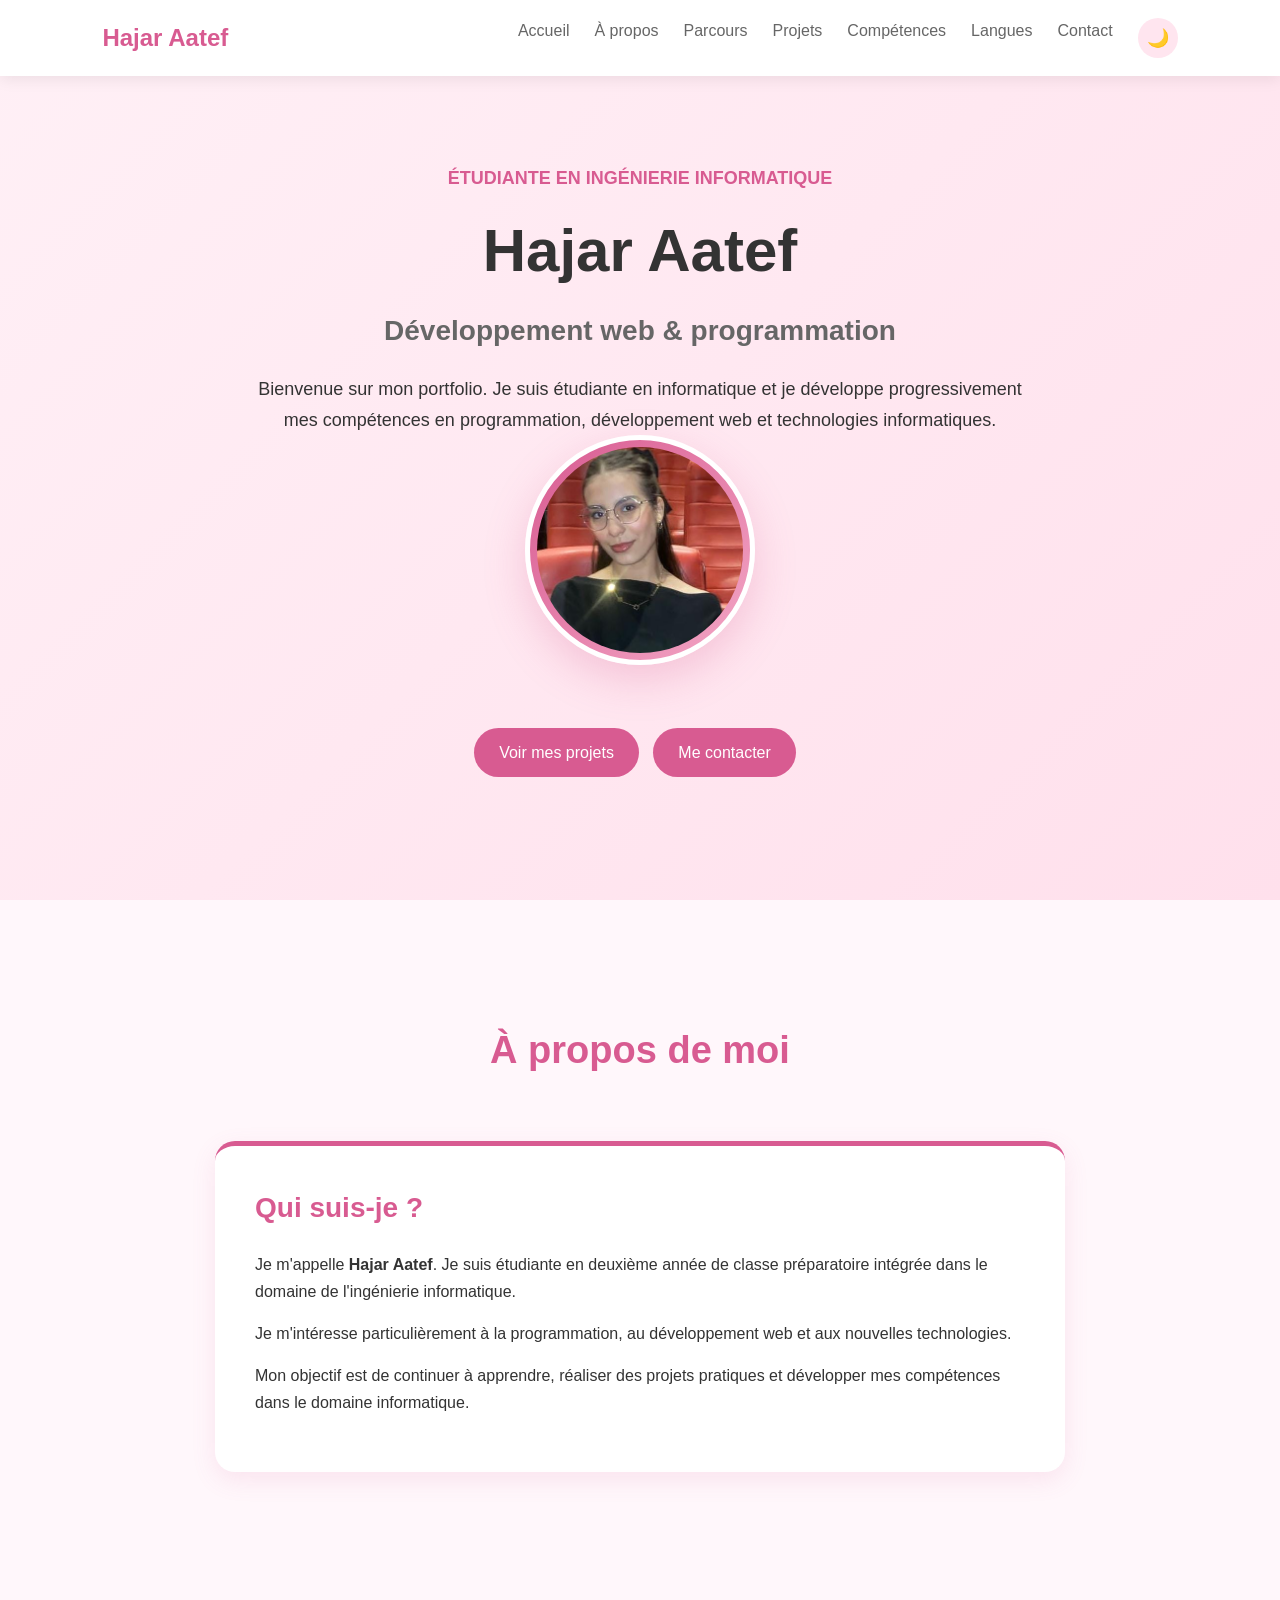
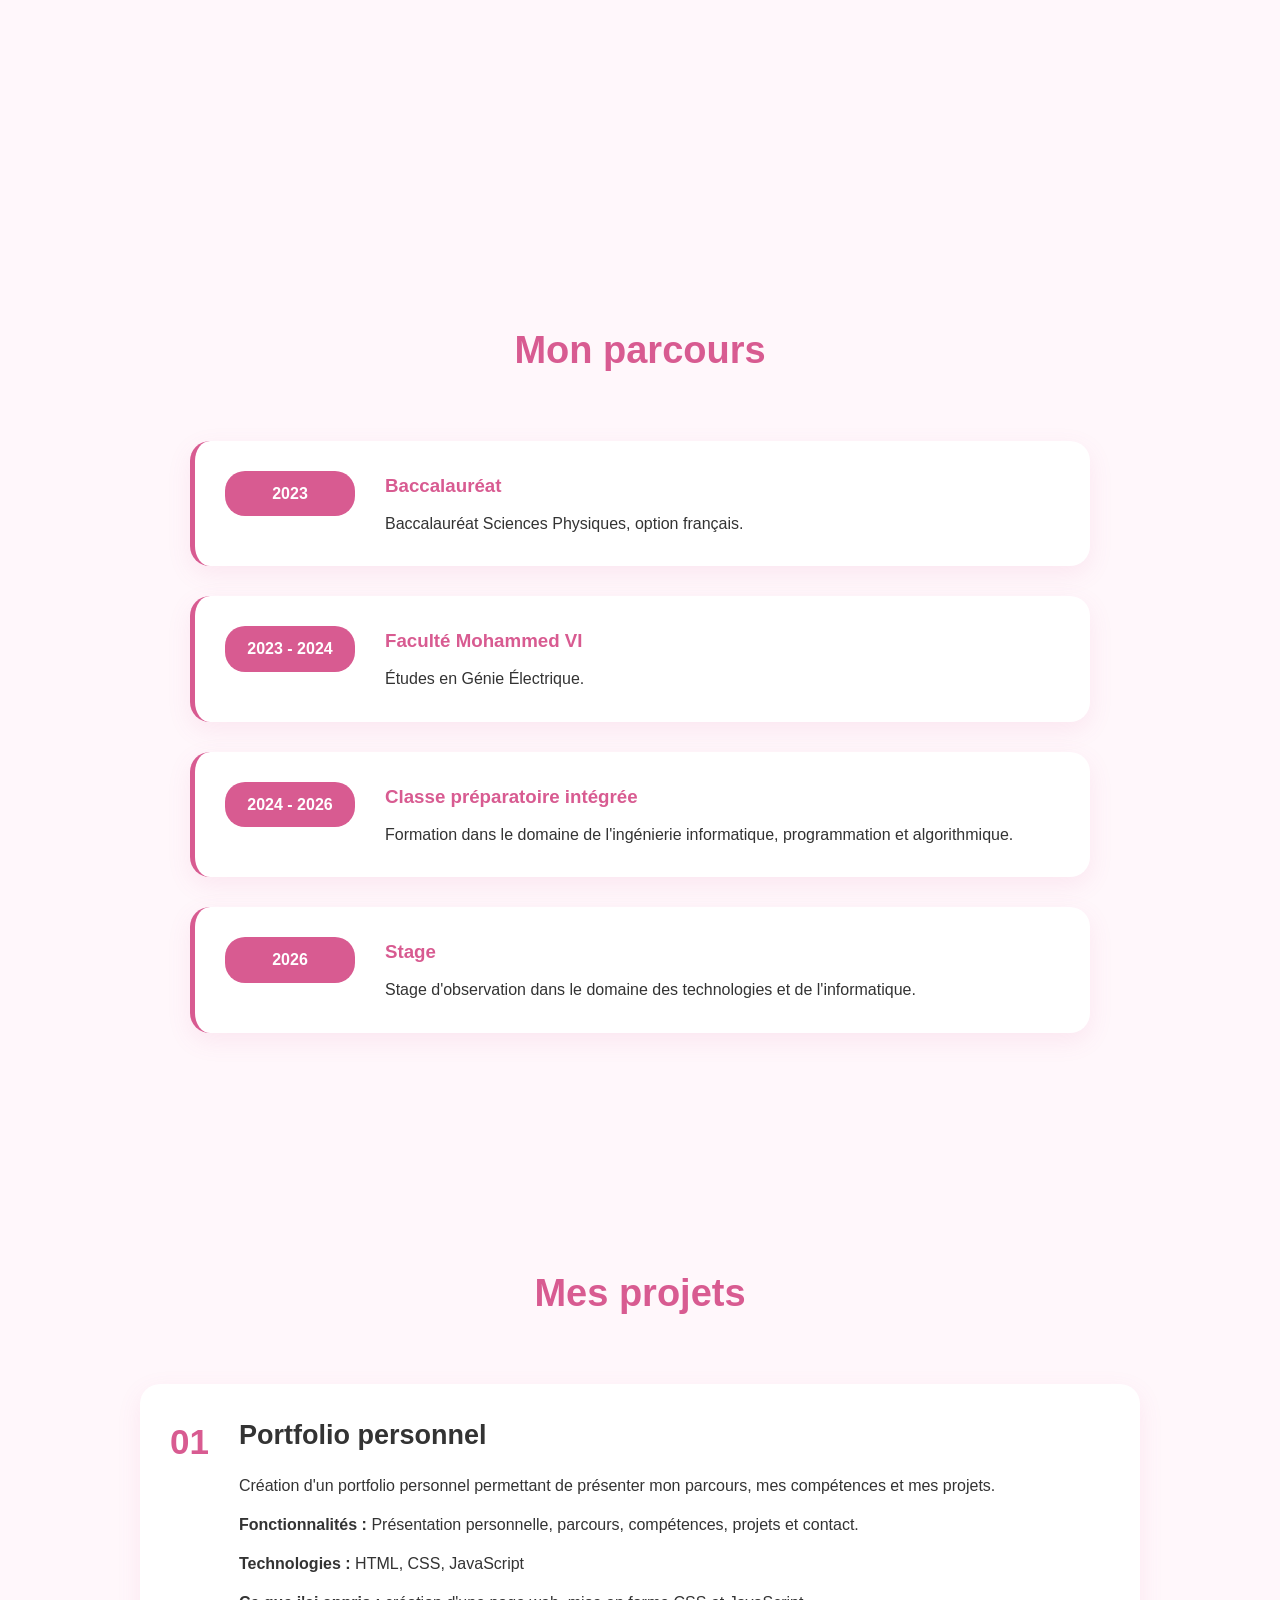
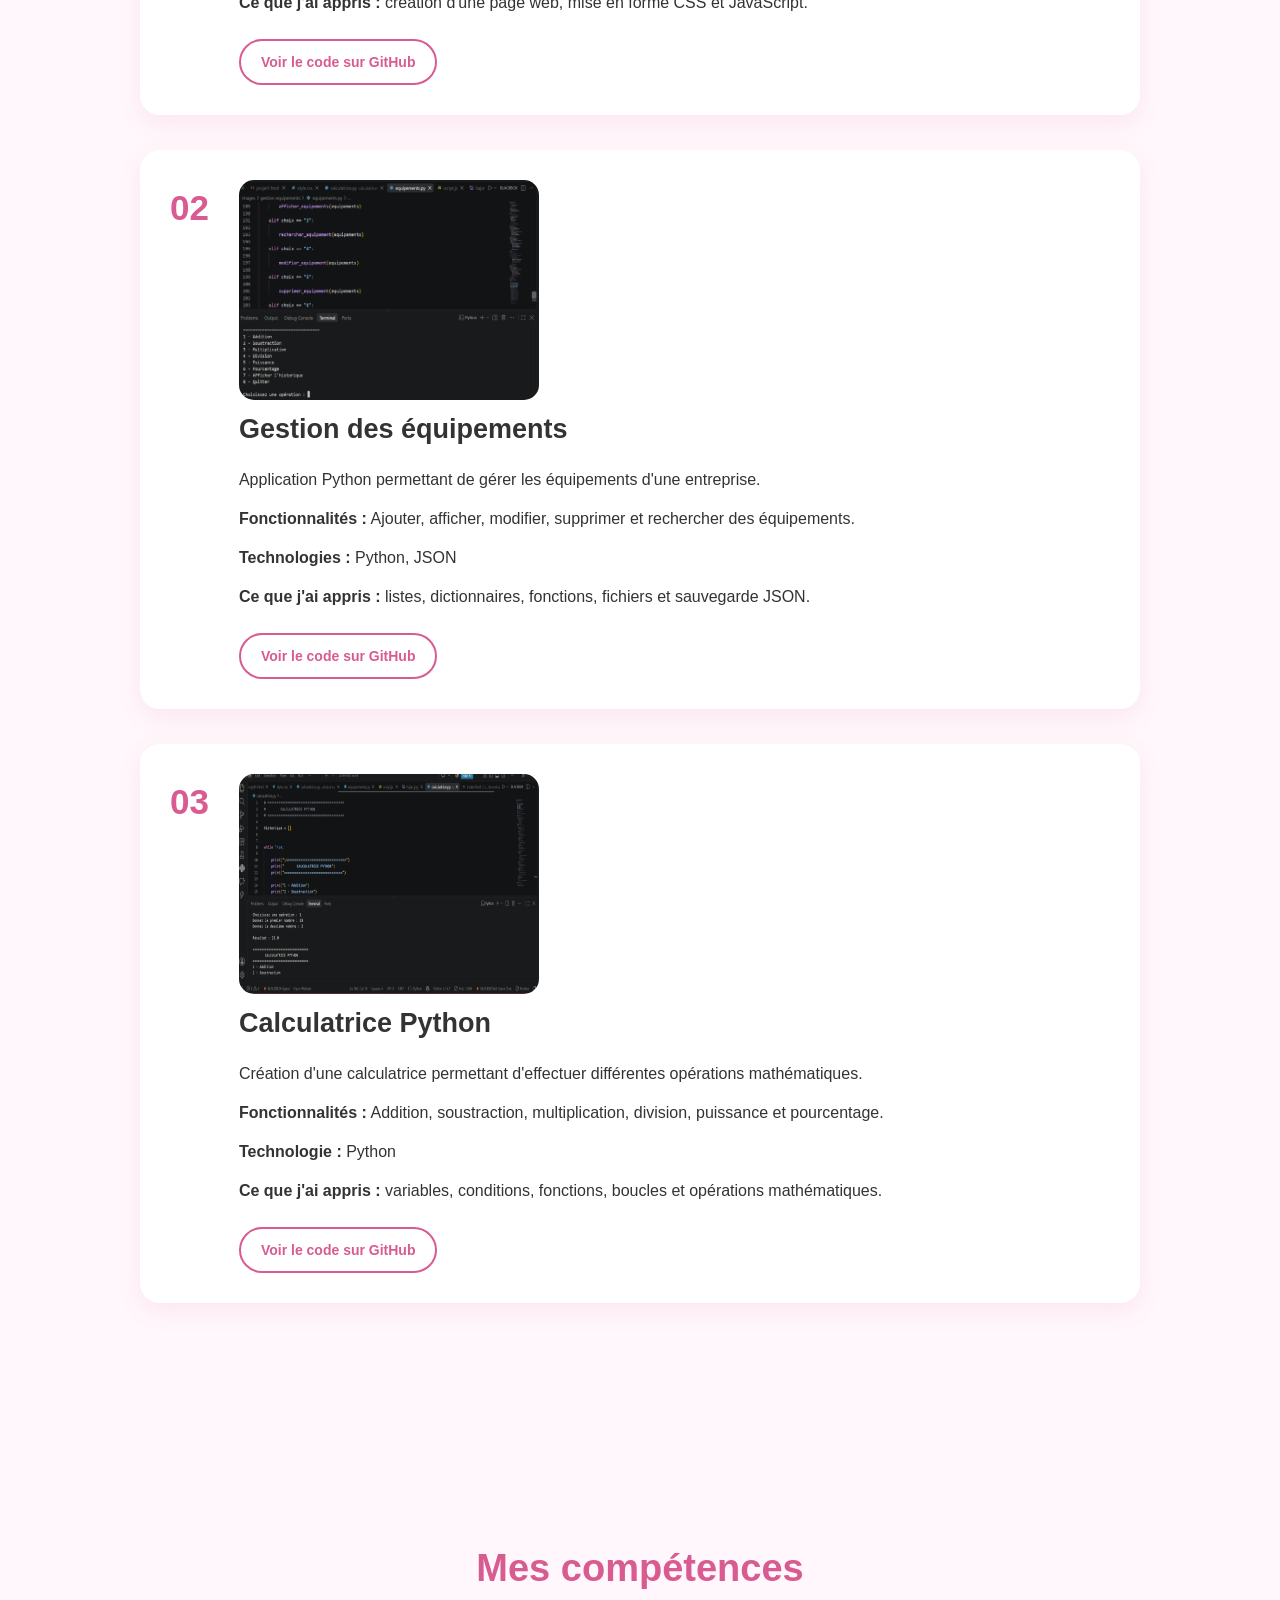
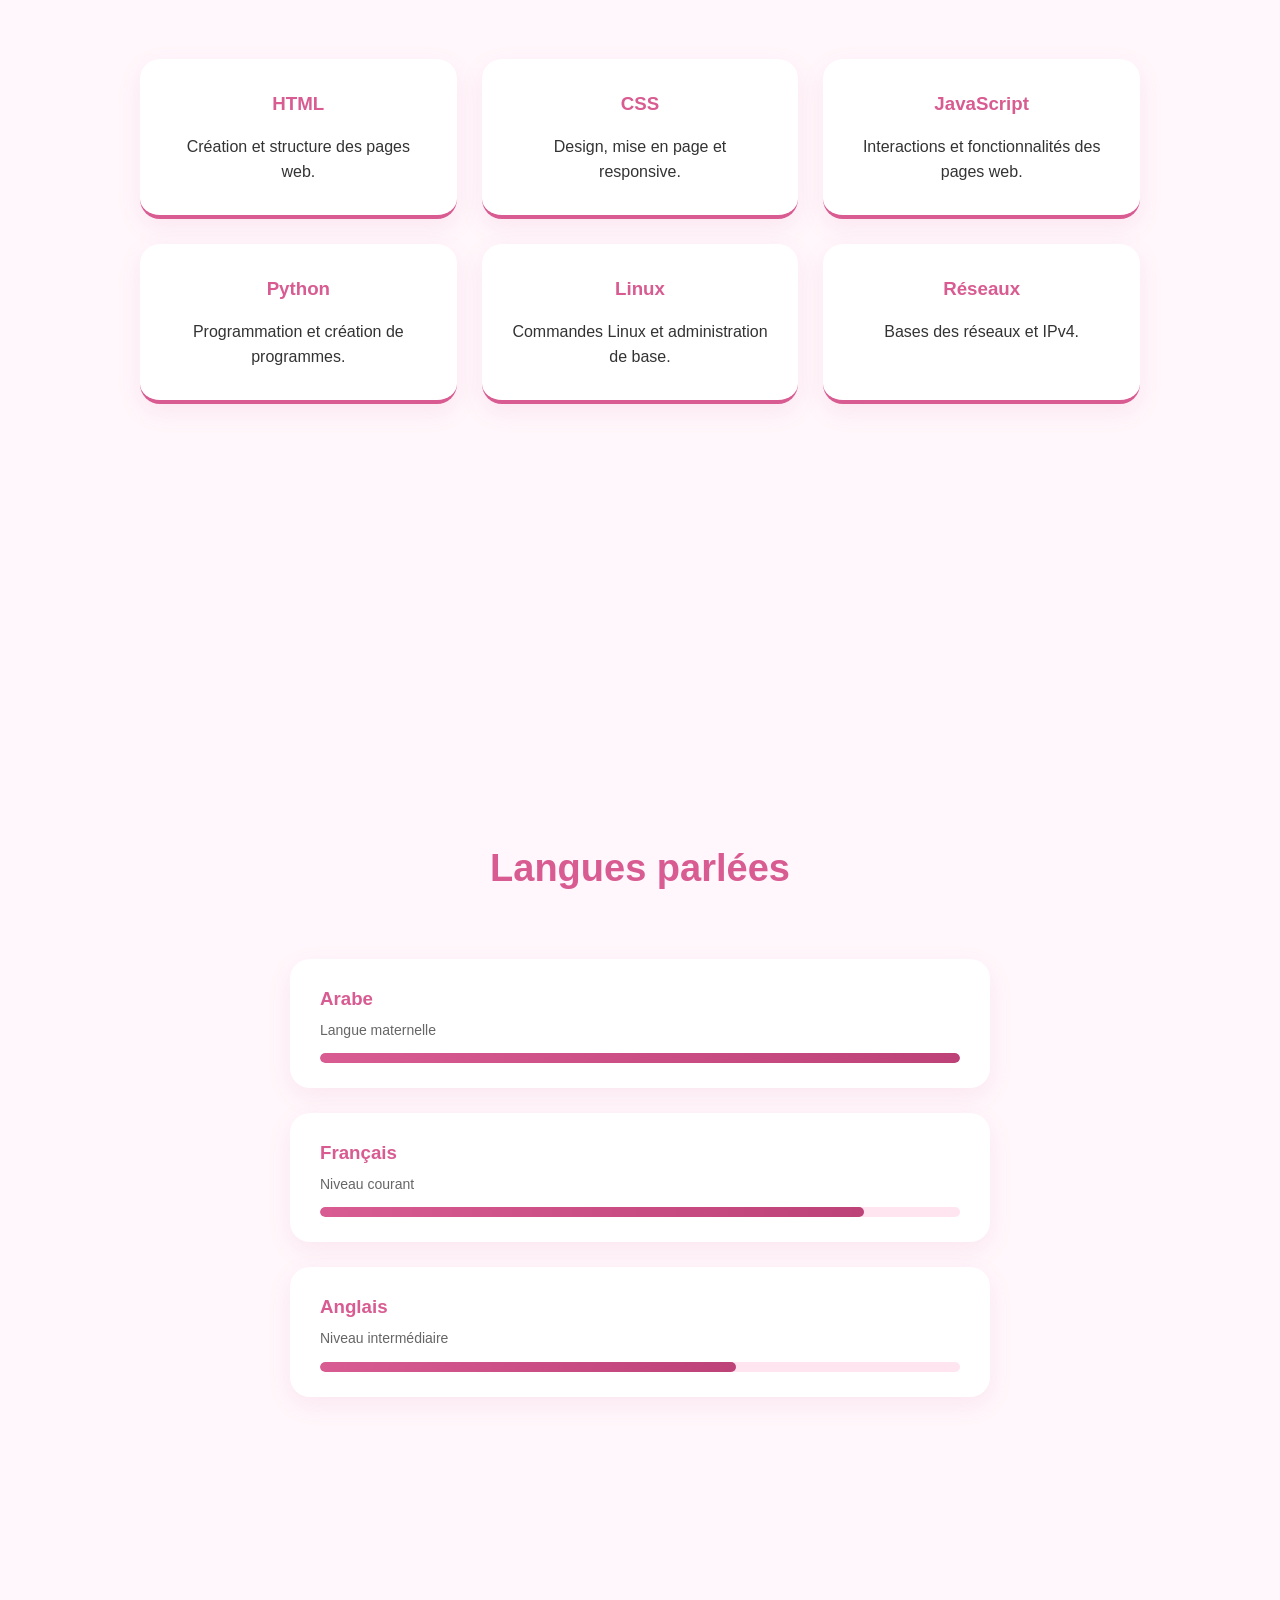
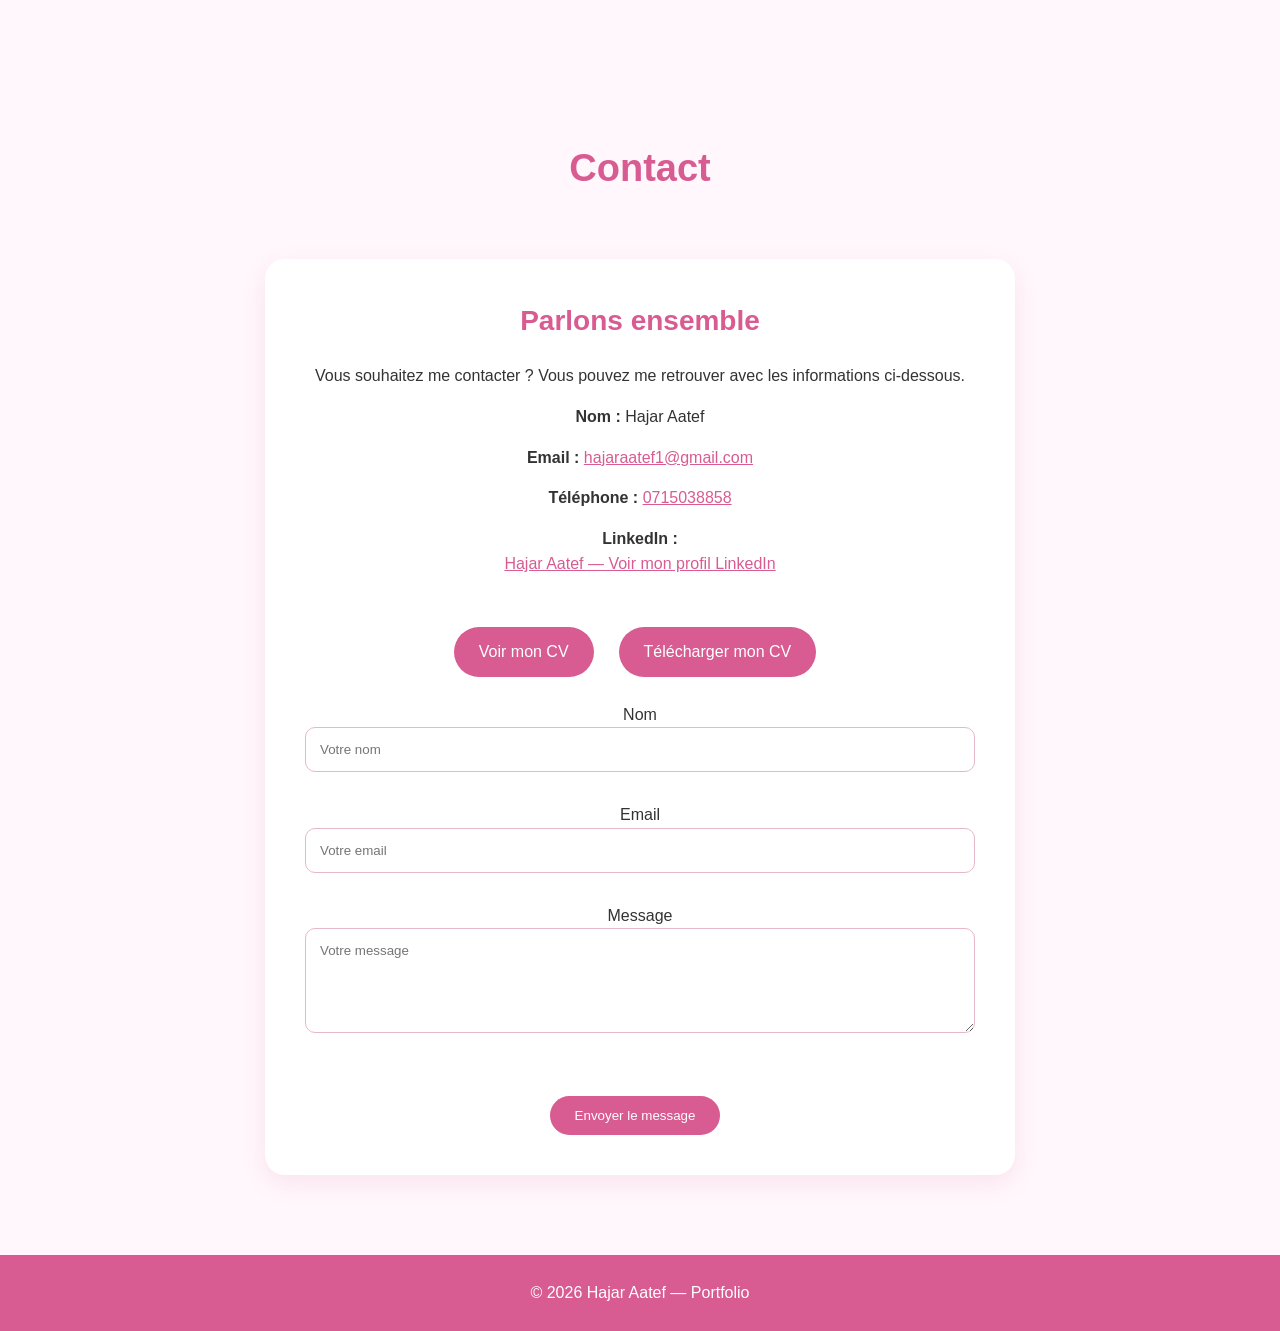
==== index.html @ 84bdcf53 "Update index.html" ====
<!DOCTYPE html>
<html lang="fr">

<head>
    <meta charset="UTF-8">
    <meta name="viewport" content="width=device-width, initial-scale=1.0">
    <title>Portfolio — Hajar Aatef</title>
    <link rel="stylesheet" href="style.css">
</head>

<body>

<!-- ================= MENU ================= -->
<nav>
    <div class="logo">
        Hajar Aatef
    </div>

    <div class="menu">
        <a href="#accueil">Accueil</a>
        <a href="#apropos">À propos</a>
        <a href="#parcours">Parcours</a>
        <a href="#projets">Projets</a>
        <a href="#competences">Compétences</a>
        <a href="#langues">Langues</a>
        <a href="#contact">Contact</a>

        <button id="theme-toggle" aria-label="Changer de thème">
            🌙
        </button>
    </div>
</nav>


<!-- ================= ACCUEIL ================= -->
<section id="accueil" class="fade-section">
    <div class="accueil-content">
        <p>ÉTUDIANTE EN INGÉNIERIE INFORMATIQUE</p>

        <h1>Hajar Aatef</h1>

        <h2>Développement web & programmation</h2>

        <p>
            Bienvenue sur mon portfolio.
            Je suis étudiante en informatique
            et je développe progressivement
            mes compétences en programmation,
            développement web et technologies
            informatiques.
        </p>

        <!-- PHOTO -->
        <img
            src="images/hajar.jpg"
            alt="Photo professionnelle de Hajar Aatef"
            class="photo"
        >

        <div>
            <a href="#projets" class="btn">Voir mes projets</a>
            <a href="#contact" class="btn">Me contacter</a>
        </div>
    </div>
</section>


<!-- ================= À PROPOS ================= -->
<section id="apropos" class="fade-section">
    <h2 class="section-title">À propos de moi</h2>

    <div class="about">
        <h3>Qui suis-je ?</h3>

        <p>
            Je m'appelle <strong>Hajar Aatef</strong>.
            Je suis étudiante en deuxième année
            de classe préparatoire intégrée dans
            le domaine de l'ingénierie informatique.
        </p>

        <p>
            Je m'intéresse particulièrement à la
            programmation, au développement web
            et aux nouvelles technologies.
        </p>

        <p>
            Mon objectif est de continuer à apprendre,
            réaliser des projets pratiques et développer
            mes compétences dans le domaine informatique.
        </p>
    </div>
</section>


<!-- ================= PARCOURS ================= -->
<section id="parcours" class="fade-section">
    <h2 class="section-title">Mon parcours</h2>

    <div class="parcours">
        <div class="parcours-box">
            <span>2023</span>
            <div>
                <h3>Baccalauréat</h3>
                <p>Baccalauréat Sciences Physiques, option français.</p>
            </div>
        </div>

        <div class="parcours-box">
            <span>2023 - 2024</span>
            <div>
                <h3>Faculté Mohammed VI</h3>
                <p>Études en Génie Électrique.</p>
            </div>
        </div>

        <div class="parcours-box">
            <span>2024 - 2026</span>
            <div>
                <h3>Classe préparatoire intégrée</h3>
                <p>
                    Formation dans le domaine de
                    l'ingénierie informatique,
                    programmation et algorithmique.
                </p>
            </div>
        </div>

        <div class="parcours-box">
            <span>2026</span>
            <div>
                <h3>Stage</h3>
                <p>
                    Stage d'observation dans le domaine
                    des technologies et de l'informatique.
                </p>
            </div>
        </div>
    </div>
</section>


<!-- ================= PROJETS ================= -->
<section id="projets" class="fade-section">
    <h2 class="section-title">Mes projets</h2>

    <!-- PROJET 1 -->
    <div class="project">
        <div>
            <span class="project-number">01</span>
        </div>

        <div class="project-content">
            <h3>Portfolio personnel</h3>

            <p>
                Création d'un portfolio personnel
                permettant de présenter mon parcours,
                mes compétences et mes projets.
            </p>

            <p><strong>Fonctionnalités :</strong> Présentation personnelle, parcours, compétences, projets et contact.</p>
            <p><strong>Technologies :</strong> HTML, CSS, JavaScript</p>
            <p><strong>Ce que j'ai appris :</strong> création d'une page web, mise en forme CSS et JavaScript.</p>

            <a href="https://github.com/hajaraatef1-commits/portfolio" target="_blank" class="btn-github">
                Voir le code sur GitHub
            </a>
        </div>
    </div>

    <!-- PROJET 2 -->
    <div class="project">
        <div>
            <span class="project-number">02</span>
        </div>

        <div class="project-content">
            <img
                src="images/gestion-station.png"
                alt="Capture du projet Gestion des équipements"
                class="project-image"
            >

            <h3>Gestion des équipements</h3>

            <p>
                Application Python permettant
                de gérer les équipements d'une
                entreprise.
            </p>

            <p><strong>Fonctionnalités :</strong> Ajouter, afficher, modifier, supprimer et rechercher des équipements.</p>
            <p><strong>Technologies :</strong> Python, JSON</p>
            <p><strong>Ce que j'ai appris :</strong> listes, dictionnaires, fonctions, fichiers et sauvegarde JSON.</p>

            <a href="https://github.com/votre-pseudo/gestion-equipements" target="_blank" class="btn-github">
                Voir le code sur GitHub
            </a>
        </div>
    </div>

    <!-- PROJET 3 -->
    <div class="project">
        <div>
            <span class="project-number">03</span>
        </div>

        <div class="project-content">
            <img
                src="images/calculatrice.png"
                alt="Capture de la calculatrice Python"
                class="project-image"
            >

            <h3>Calculatrice Python</h3>

            <p>
                Création d'une calculatrice permettant
                d'effectuer différentes opérations
                mathématiques.
            </p>

            <p><strong>Fonctionnalités :</strong> Addition, soustraction, multiplication, division, puissance et pourcentage.</p>
            <p><strong>Technologie :</strong> Python</p>
            <p><strong>Ce que j'ai appris :</strong> variables, conditions, fonctions, boucles et opérations mathématiques.</p>

            <a href="https://github.com/votre-pseudo/calculatrice-python" target="_blank" class="btn-github">
                Voir le code sur GitHub
            </a>
        </div>
    </div>
</section>


<!-- ================= COMPÉTENCES ================= -->
<section id="competences" class="fade-section">
    <h2 class="section-title">Mes compétences</h2>

    <div class="skills">
        <div class="skill">
            <h3>HTML</h3>
            <p>Création et structure des pages web.</p>
        </div>

        <div class="skill">
            <h3>CSS</h3>
            <p>Design, mise en page et responsive.</p>
        </div>

        <div class="skill">
            <h3>JavaScript</h3>
            <p>Interactions et fonctionnalités des pages web.</p>
        </div>

        <div class="skill">
            <h3>Python</h3>
            <p>Programmation et création de programmes.</p>
        </div>

        <div class="skill">
            <h3>Linux</h3>
            <p>Commandes Linux et administration de base.</p>
        </div>

        <div class="skill">
            <h3>Réseaux</h3>
            <p>Bases des réseaux et IPv4.</p>
        </div>
    </div>
</section>


<!-- ================= LANGUES ================= -->
<section id="langues" class="fade-section">
    <h2 class="section-title">Langues parlées</h2>

    <div class="langues">
        <div class="langue">
            <h3>Arabe</h3>
            <p>Langue maternelle</p>
            <div class="langue-barre">
                <div class="langue-niveau" style="width: 100%;"></div>
            </div>
        </div>

        <div class="langue">
            <h3>Français</h3>
            <p>Niveau courant</p>
            <div class="langue-barre">
                <div class="langue-niveau" style="width: 85%;"></div>
            </div>
        </div>

        <div class="langue">
            <h3>Anglais</h3>
            <p>Niveau intermédiaire</p>
            <div class="langue-barre">
                <div class="langue-niveau" style="width: 65%;"></div>
            </div>
        </div>
    </div>
</section>


<!-- ================= CONTACT ================= -->
<section id="contact" class="fade-section">
    <h2 class="section-title">Contact</h2>

    <div class="contact">
        <h3>Parlons ensemble</h3>
        <p>
            Vous souhaitez me contacter ?
            Vous pouvez me retrouver avec
            les informations ci-dessous.
        </p>

        <p><strong>Nom :</strong> Hajar Aatef</p>
        <p><strong>Email :</strong> <a href="mailto:hajaraatef1@gmail.com">hajaraatef1@gmail.com</a></p>
        <p><strong>Téléphone :</strong> <a href="tel:0715038858">0715038858</a></p>
        <p>
            <strong>LinkedIn :</strong><br>
            <a href="https://www.linkedin.com/in/hajar-aatef-232695384/" target="_blank">
                Hajar Aatef — Voir mon profil LinkedIn
            </a>
        </p>

        <!-- CV -->
        <div class="cv-buttons">
            <a href="Hajar_CV_v1.pdf" target="_blank" class="btn bouton-cv">Voir mon CV</a>
            <a href="Hajar_CV_v1.pdf" download class="btn bouton-cv">Télécharger mon CV</a>
        </div>

        <!-- FORMULAIRE -->
        <form id="contact-form" action="https://formspree.io/f/xyegvlpq" method="POST">
            <p>
                <label for="nom">Nom</label><br>
                <input type="text" id="nom" name="nom" placeholder="Votre nom" required>
            </p>

            <p>
                <label for="email">Email</label><br>
                <input type="email" id="email" name="email" placeholder="Votre email" required>
            </p>

            <p>
                <label for="message">Message</label><br>
                <textarea id="message" name="message" rows="5" placeholder="Votre message" required></textarea>
            </p>

            <button type="submit" class="btn">Envoyer le message</button>
        </form>
    </div>
</section>


<!-- ================= FOOTER ================= -->
<footer>
    <p>© <span id="annee">2026</span> Hajar Aatef — Portfolio</p>
</footer>


<!-- ================= RETOUR EN HAUT ================= -->
<button id="retour-haut" aria-label="Retour en haut">↑</button>

<script src="script.js"></script>

</body>
</html>
---- style.css ----
/* ================= BASE ================= */

* {
    margin: 0;
    padding: 0;
    box-sizing: border-box;
}

html {
    scroll-behavior: smooth;
}

:root {
    --bg-page: #fff7fb;
    --bg-card: #ffffff;
    --bg-nav: #ffffff;
    --text-principal: #333;
    --text-secondaire: #666;
    --rose: #d85b91;
    --rose-fonce: #bd4277;
    --rose-clair: #ffe5ef;
    --ombre: rgba(216, 91, 145, 0.10);
}

body.mode-sombre {
    --bg-page: #1a1620;
    --bg-card: #241f2c;
    --bg-nav: #241f2c;
    --text-principal: #f0e9ee;
    --text-secondaire: #b8aebf;
    --rose: #e77aa8;
    --rose-fonce: #f3a6c5;
    --rose-clair: #35283a;
    --ombre: rgba(0, 0, 0, 0.35);
}

body {
    font-family: Arial, sans-serif;
    background: var(--bg-page);
    color: var(--text-principal);
    line-height: 1.6;
    transition: background 0.3s, color 0.3s;
}


/* ================= MENU ================= */

nav {
    position: fixed;
    top: 0;
    left: 0;
    width: 100%;

    padding: 18px 8%;

    background: var(--bg-nav);

    display: flex;
    justify-content: space-between;
    align-items: center;

    box-shadow: 0 3px 15px rgba(0, 0, 0, 0.08);

    z-index: 1000;

    transition: background 0.3s;
}

.logo {
    font-size: 24px;
    font-weight: bold;
    color: var(--rose);
}

.menu {
    display: flex;
    gap: 25px;
}

nav a {
    color: var(--text-secondaire);
    text-decoration: none;
    font-size: 16px;
    transition: 0.3s;
}

nav a:hover {
    color: var(--rose);
}

#theme-toggle {
    background: var(--rose-clair);

    border: none;

    width: 40px;
    height: 40px;

    border-radius: 50%;

    font-size: 18px;

    cursor: pointer;

    display: flex;
    align-items: center;
    justify-content: center;

    transition: 0.3s;
}

#theme-toggle:hover {
    transform: scale(1.1);
}


/* ================= SECTIONS ================= */

section {
    min-height: 100vh;
    padding: 120px 10% 80px;
}


/* ================= ACCUEIL ================= */

#accueil {
    background: linear-gradient(
        135deg,
        #fff0f6,
        #ffe0ec
    );

    display: flex;
    justify-content: center;
    align-items: center;

    text-align: center;
}

.accueil-content {
    max-width: 800px;
}

.accueil-content > p:first-of-type {
    color: var(--rose);
    font-size: 18px;
    font-weight: bold;
}

.accueil-content h1 {
    font-size: 60px;
    color: var(--text-principal);
    margin: 10px 0;
}

.accueil-content h2 {
    font-size: 28px;
    color: var(--text-secondaire);
    margin-bottom: 20px;
}

.accueil-content > p {
    font-size: 18px;
    line-height: 1.7;
}


/* ================= PHOTO ================= */

.photo {
    width: 230px;
    height: 230px;

    margin: 0 auto 30px;

    padding: 7px;

    border-radius: 50%;

    background: linear-gradient(
        135deg,
        #d85b91,
        #f3a6c5
    );

    box-shadow:
        0 15px 40px rgba(216, 91, 145, 0.25);

    object-fit: cover;

    border: 5px solid white;
}


/* ================= BOUTONS ================= */

.btn {
    display: inline-block;

    margin-top: 25px;
    margin-right: 10px;

    padding: 12px 25px;

    background: var(--rose);

    color: white;

    text-decoration: none;

    border-radius: 25px;

    border: none;

    cursor: pointer;

    transition: 0.3s;
}

.btn:hover {
    background: var(--rose-fonce);
    transform: translateY(-3px);
}

.btn-secondaire {
    background: var(--bg-card);
    color: var(--rose);
    border: 2px solid var(--rose);
}

.btn-secondaire:hover {
    background: var(--rose);
    color: white;
}


/* ================= TITRES ================= */

.section-title {
    text-align: center;

    font-size: 38px;

    margin-bottom: 60px;

    color: var(--rose);
}


/* ================= À PROPOS ================= */

.about {
    max-width: 850px;

    margin: auto;

    background: var(--bg-card);

    padding: 40px;

    border-radius: 20px;

    border-top: 5px solid var(--rose);

    box-shadow:
        0 8px 25px rgba(216, 91, 145, 0.12);
}

.about h3 {
    font-size: 28px;

    margin-bottom: 20px;

    color: var(--rose);
}

.about p {
    margin-bottom: 15px;

    line-height: 1.7;
}


/* ================= PARCOURS ================= */

.parcours {
    max-width: 900px;

    margin: auto;
}

.parcours-box {
    display: flex;

    gap: 30px;

    margin-bottom: 30px;

    background: var(--bg-card);

    padding: 30px;

    border-radius: 20px;

    box-shadow:
        0 8px 25px rgba(216, 91, 145, 0.10);

    border-left: 5px solid var(--rose);
}

.parcours-box > span {
    min-width: 130px;

    height: fit-content;

    padding: 10px;

    text-align: center;

    background: var(--rose);

    color: white;

    border-radius: 20px;

    font-weight: bold;
}

.parcours-box h3 {
    margin-bottom: 10px;

    color: var(--rose);
}

.parcours-box p {
    line-height: 1.6;
}


/* ================= COMPÉTENCES ================= */

.skills {
    max-width: 1000px;

    margin: auto;

    display: grid;

    grid-template-columns:
        repeat(3, 1fr);

    gap: 25px;
}

.skill {
    background: var(--bg-card);

    padding: 30px;

    border-radius: 20px;

    text-align: center;

    box-shadow:
        0 8px 25px rgba(216, 91, 145, 0.10);

    transition: 0.3s;

    border-bottom: 4px solid var(--rose);
}

.skill:hover {
    transform: translateY(-7px);
}

.skill h3 {
    color: var(--rose);

    margin-bottom: 15px;
}


/* ================= PROJETS ================= */

.project {
    max-width: 1000px;

    margin: 0 auto 35px;

    background: var(--bg-card);

    padding: 30px;

    display: flex;

    gap: 30px;

    border-radius: 20px;

    box-shadow:
        0 8px 25px rgba(216, 91, 145, 0.10);

    transition: 0.3s;
}

.project:hover {
    transform: translateY(-5px);
}

.project-image {
    width: 300px;

    min-width: 300px;

    height: 220px;

    overflow: hidden;

    border-radius: 15px;

    background: #ffe5ef;
}

.project-image img {
    width: 100%;
    height: 100%;

    object-fit: cover;
}

.project-number {
    font-size: 35px;

    font-weight: bold;

    color: var(--rose);
}

.project-content h3 {
    font-size: 27px;

    margin-bottom: 15px;
}

.project-content p {
    line-height: 1.7;

    margin-bottom: 12px;
}

.project-content ul {
    margin-left: 20px;

    margin-bottom: 15px;
}

.technologies {
    display: flex;

    gap: 10px;

    flex-wrap: wrap;

    margin: 10px 0 15px;
}

.technologies span {
    background: var(--rose-clair);

    color: #c34f83;

    padding: 6px 14px;

    border-radius: 20px;

    font-size: 14px;

    font-weight: bold;
}


/* ================= LIEN GITHUB ================= */

.btn-github {
    display: inline-flex;

    align-items: center;

    gap: 8px;

    margin-top: 10px;

    padding: 10px 20px;

    background: transparent;

    color: var(--rose);

    text-decoration: none;

    font-weight: bold;

    font-size: 14px;

    border: 2px solid var(--rose);

    border-radius: 25px;

    transition: 0.3s;
}

.btn-github:hover {
    background: var(--rose);
    color: white;
}


/* ================= LANGUES ================= */

.langues {
    max-width: 700px;

    margin: auto;

    display: flex;

    flex-direction: column;

    gap: 25px;
}

.langue {
    background: var(--bg-card);

    padding: 25px 30px;

    border-radius: 20px;

    box-shadow:
        0 8px 25px var(--ombre);
}

.langue h3 {
    color: var(--rose);

    margin-bottom: 5px;
}

.langue > p {
    color: var(--text-secondaire);

    font-size: 14px;

    margin-bottom: 12px;
}

.langue-barre {
    width: 100%;
    height: 10px;

    background: var(--rose-clair);

    border-radius: 10px;

    overflow: hidden;
}

.langue-niveau {
    height: 100%;

    background: linear-gradient(
        90deg,
        var(--rose),
        var(--rose-fonce)
    );

    border-radius: 10px;

    transition: width 1s ease;
}


/* ================= CONTACT ================= */

.contact {
    max-width: 750px;

    margin: auto;

    background: var(--bg-card);

    padding: 40px;

    text-align: center;

    border-radius: 20px;

    box-shadow:
        0 8px 25px rgba(216, 91, 145, 0.12);
}

.contact h3 {
    color: var(--rose);

    font-size: 28px;

    margin-bottom: 20px;
}

.contact p {
    margin-bottom: 15px;
}

.contact a {
    color: var(--rose);
}

.linkedin {
    display: inline-block;

    margin: 10px 0 25px;

    font-weight: bold;

    text-decoration: none;
}

.linkedin:hover {
    text-decoration: underline;
}


/* ================= FORMULAIRE ================= */

form {
    margin-top: 25px;
}

form input,
form textarea {
    width: 100%;

    padding: 14px;

    margin-bottom: 15px;

    border: 1px solid #e7b8cb;

    border-radius: 10px;

    font-family: Arial, sans-serif;

    outline: none;
}

form input:focus,
form textarea:focus {
    border-color: var(--rose);
}

form textarea {
    resize: vertical;
}


/* ================= FOOTER ================= */

footer {
    background: var(--rose);

    color: white;

    text-align: center;

    padding: 25px;
}


/* ================= RESPONSIVE ================= */

@media (max-width: 800px) {

    nav {
        flex-direction: column;

        gap: 15px;
    }

    .menu {
        gap: 12px;

        flex-wrap: wrap;

        justify-content: center;
    }

    section {
        padding-left: 5%;
        padding-right: 5%;
    }

    .accueil-content h1 {
        font-size: 42px;
    }

    .accueil-content h2 {
        font-size: 22px;
    }

    .skills {
        grid-template-columns: 1fr;
    }

    .parcours-box {
        flex-direction: column;
    }

    .parcours-box > span {
        width: 150px;
    }

    .project {
        flex-direction: column;
    }

    .project-image {
        width: 100%;
        min-width: 100%;
    }
}


/* ================= CV ================= */

.bouton-cv {
    color: white !important;
}

.cv-buttons {
    display: flex;
    justify-content: center;
    gap: 15px;
    flex-wrap: wrap;
    margin: 25px 0;
}


/* ================= ANIMATION AU DÉFILEMENT ================= */

.fade-section {
    opacity: 0;

    transform: translateY(40px);

    transition:
        opacity 0.8s ease,
        transform 0.8s ease;
}

.fade-section.visible {
    opacity: 1;

    transform: translateY(0);
}


/* ================= RETOUR EN HAUT ================= */

#retour-haut {
    position: fixed;

    right: 25px;
    bottom: 25px;

    width: 48px;
    height: 48px;

    border: none;
    border-radius: 50%;

    background: var(--rose);

    color: white;

    font-size: 20px;

    cursor: pointer;

    display: flex;
    align-items: center;
    justify-content: center;

    box-shadow:
        0 8px 20px rgba(216, 91, 145, 0.35);

    opacity: 0;
    visibility: hidden;

    transform: translateY(20px);

    transition: 0.3s;

    z-index: 900;
}

#retour-haut.visible {
    opacity: 1;
    visibility: visible;
    transform: translateY(0);
}

#retour-haut:hover {
    background: var(--rose-fonce);
    transform: translateY(-4px);
}
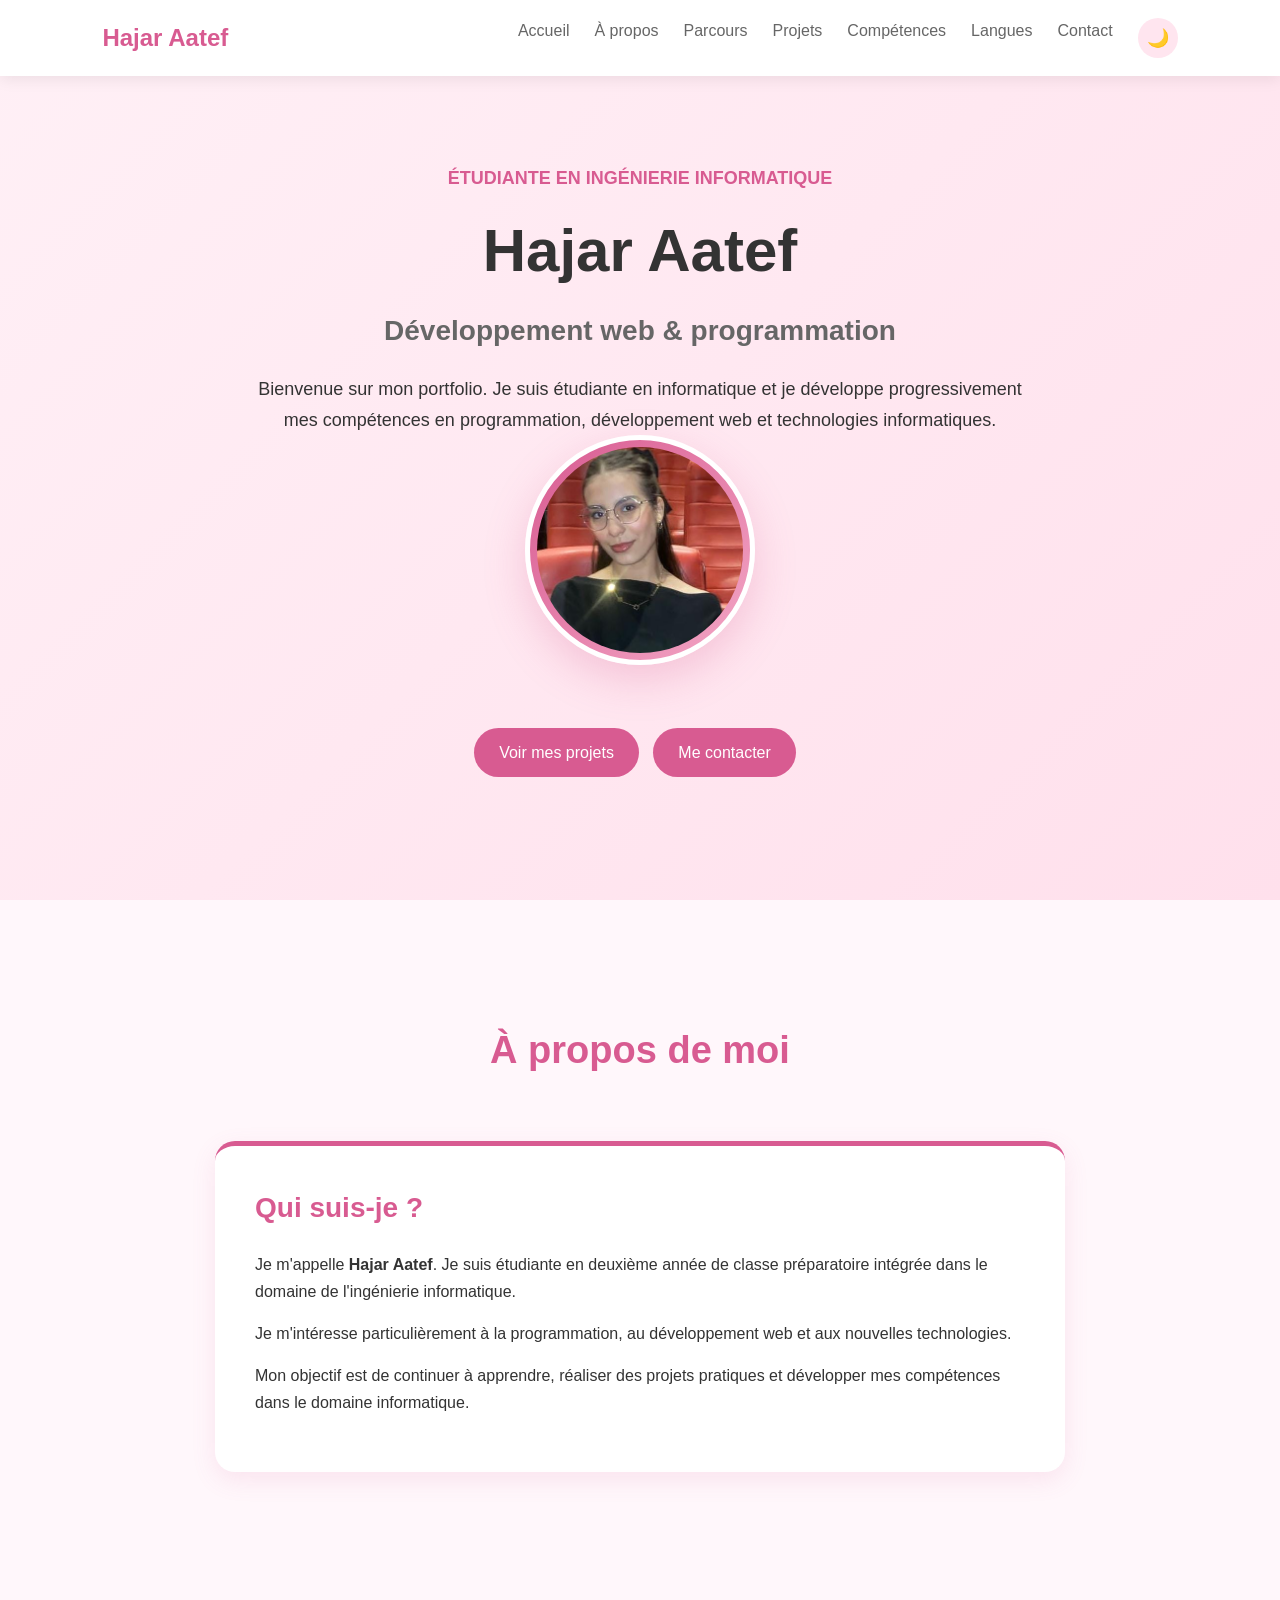
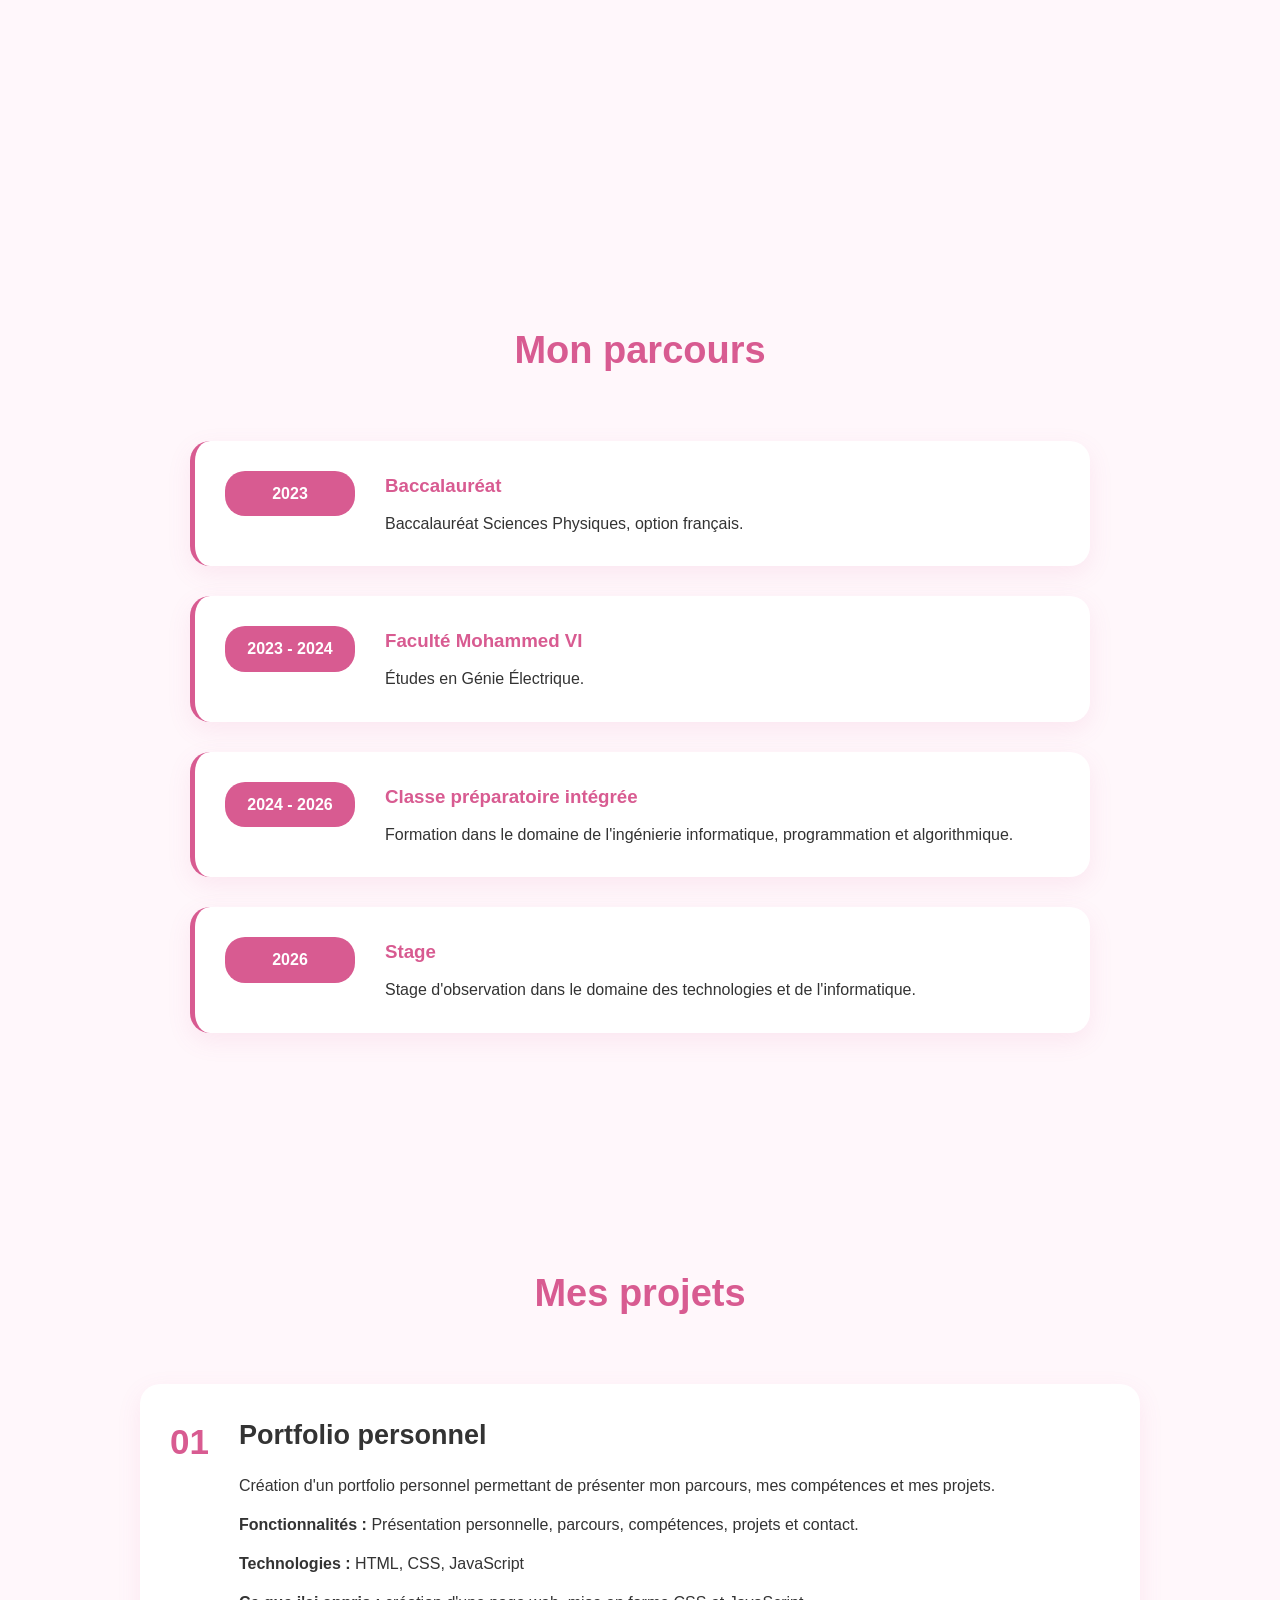
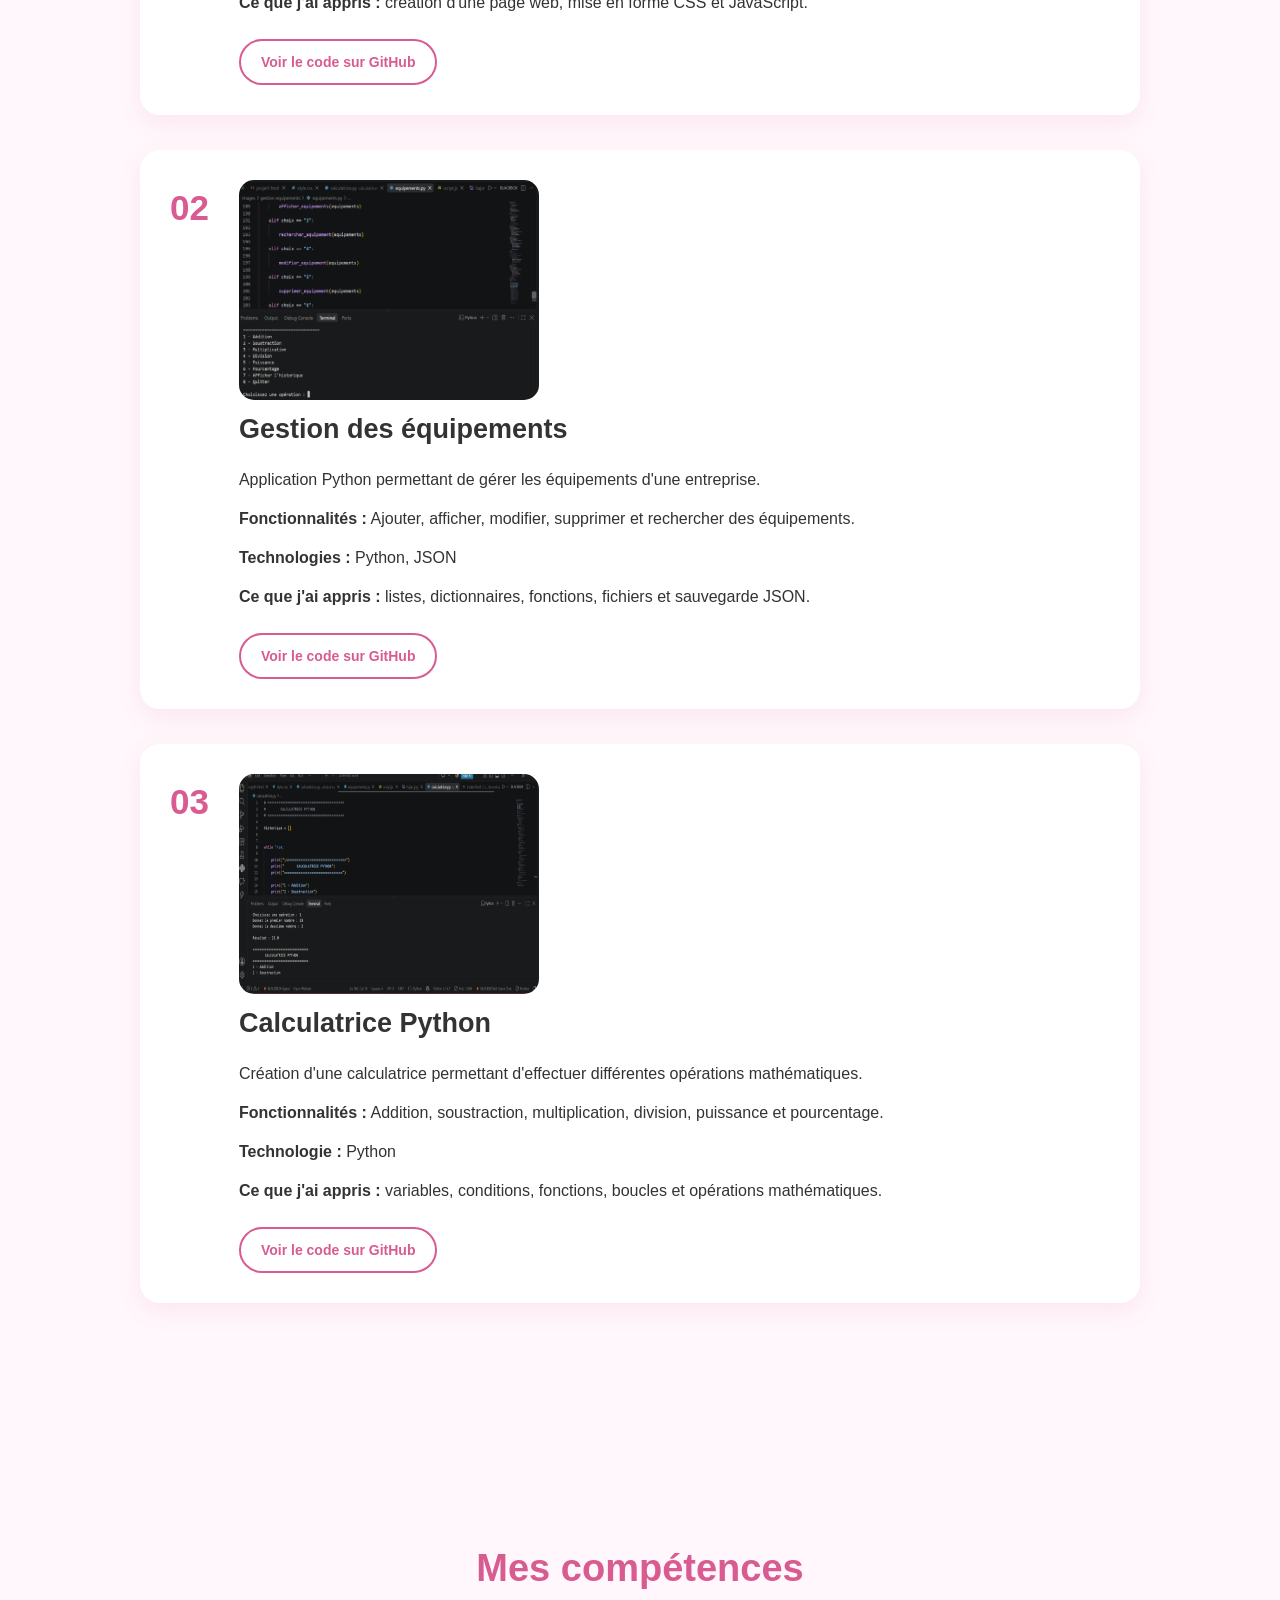
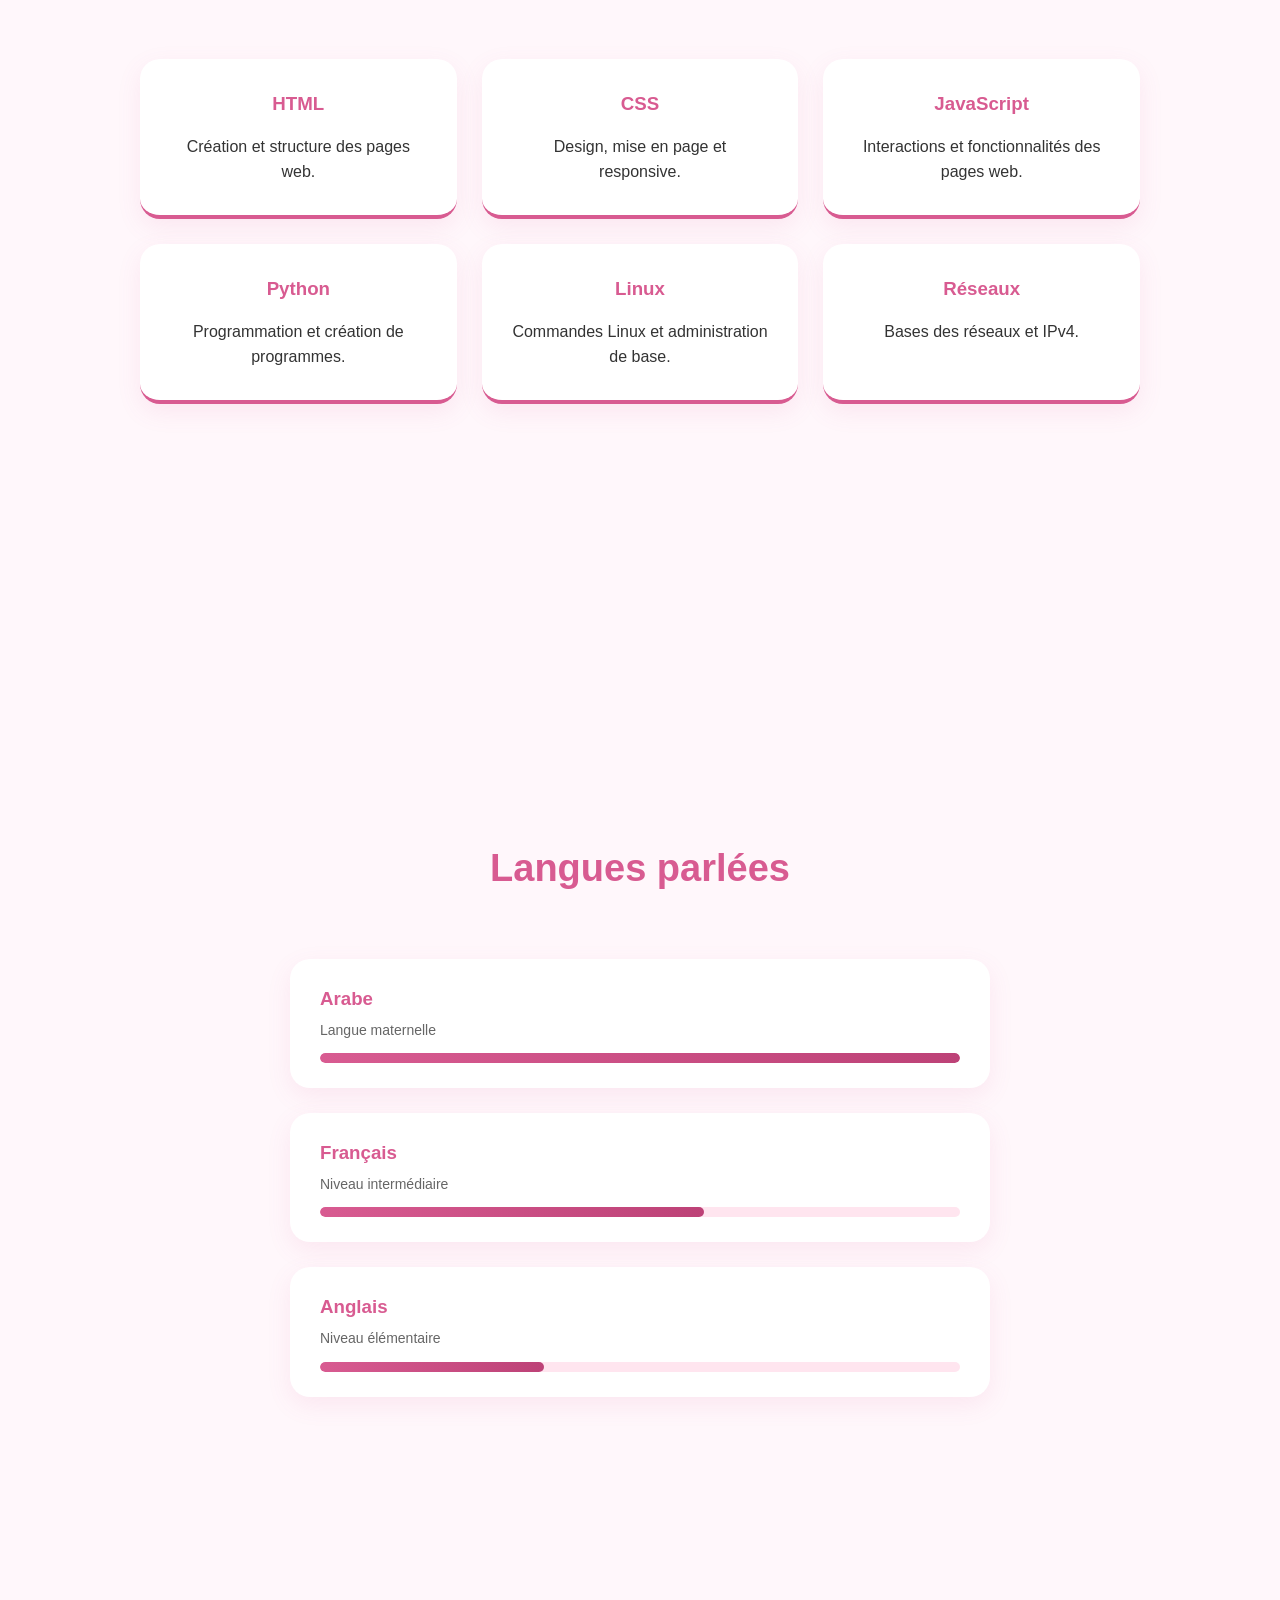
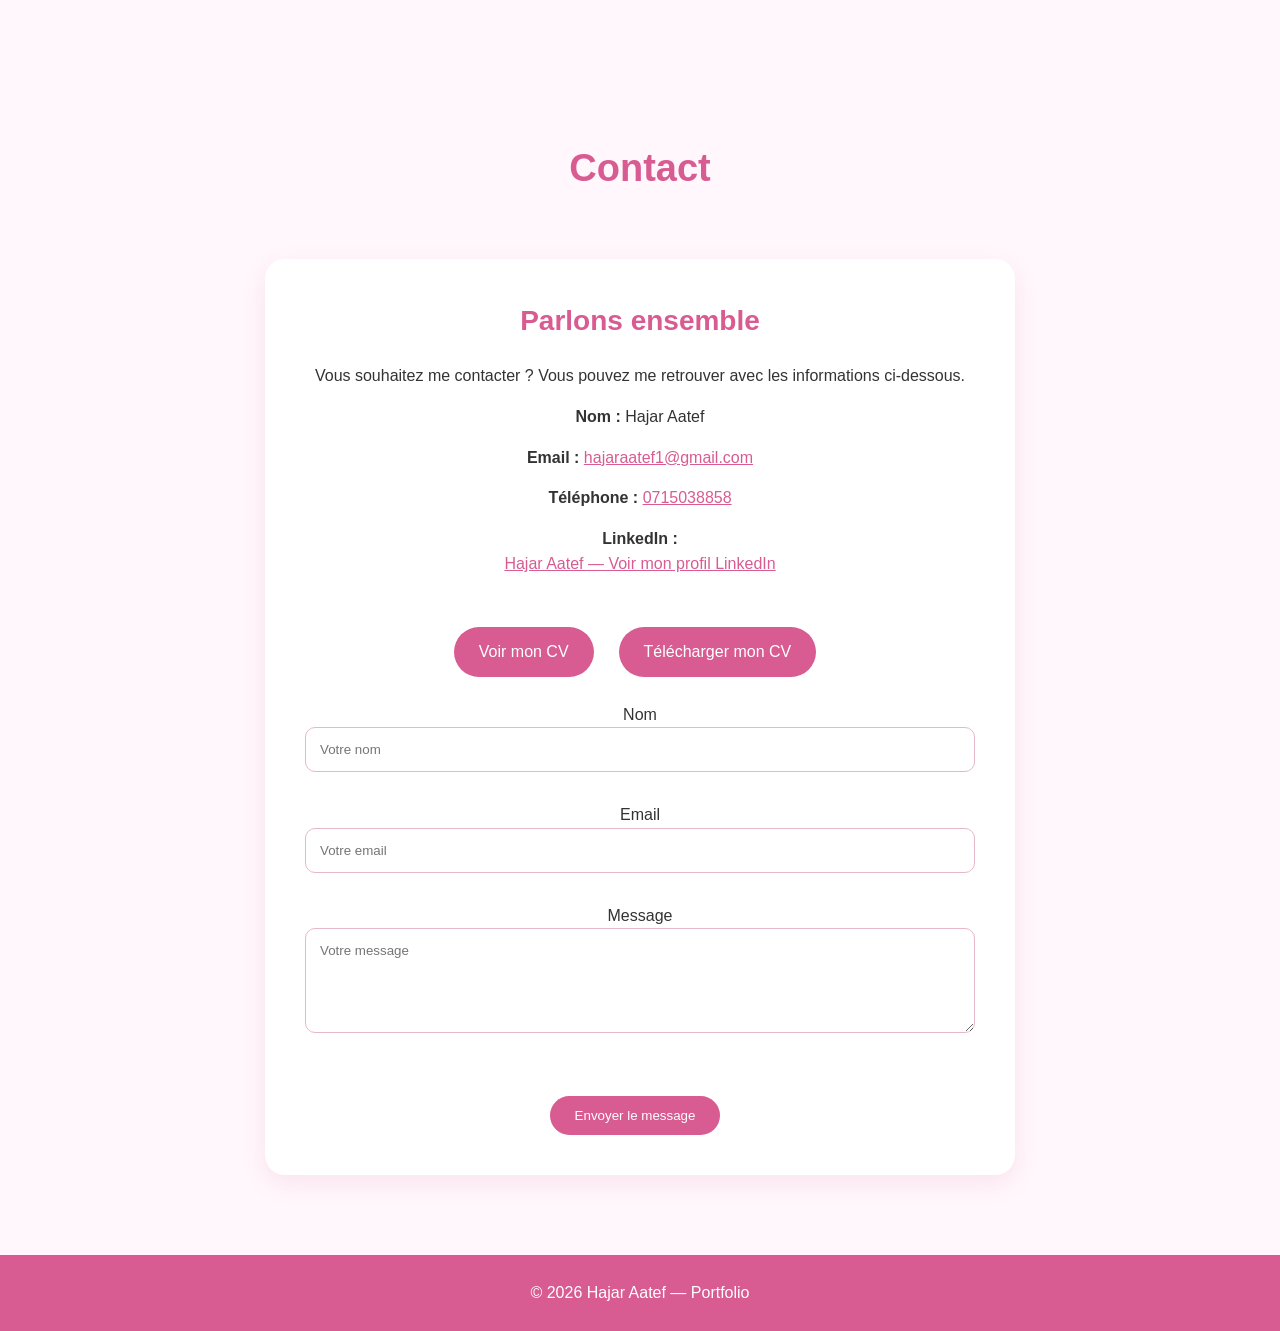
==== commit 172ec7b0: "Update index.html" ====
--- a/index.html
+++ b/index.html
@@ -273,6 +273,7 @@
 
 
 <!-- ================= LANGUES ================= -->
+<!-- ================= LANGUES ================= -->
 <section id="langues" class="fade-section">
     <h2 class="section-title">Langues parlées</h2>
 
@@ -287,22 +288,21 @@
 
         <div class="langue">
             <h3>Français</h3>
-            <p>Niveau courant</p>
+            <p>Niveau intermédiaire</p>
             <div class="langue-barre">
-                <div class="langue-niveau" style="width: 85%;"></div>
+                <div class="langue-niveau" style="width: 60%;"></div>
             </div>
         </div>
 
         <div class="langue">
             <h3>Anglais</h3>
-            <p>Niveau intermédiaire</p>
+            <p>Niveau élémentaire</p>
             <div class="langue-barre">
-                <div class="langue-niveau" style="width: 65%;"></div>
-            </div>
-        </div>
-    </div>
-</section>
-
+                <div class="langue-niveau" style="width: 35%;"></div>
+            </div>
+        </div>
+    </div>
+</section>
 
 <!-- ================= CONTACT ================= -->
 <section id="contact" class="fade-section">
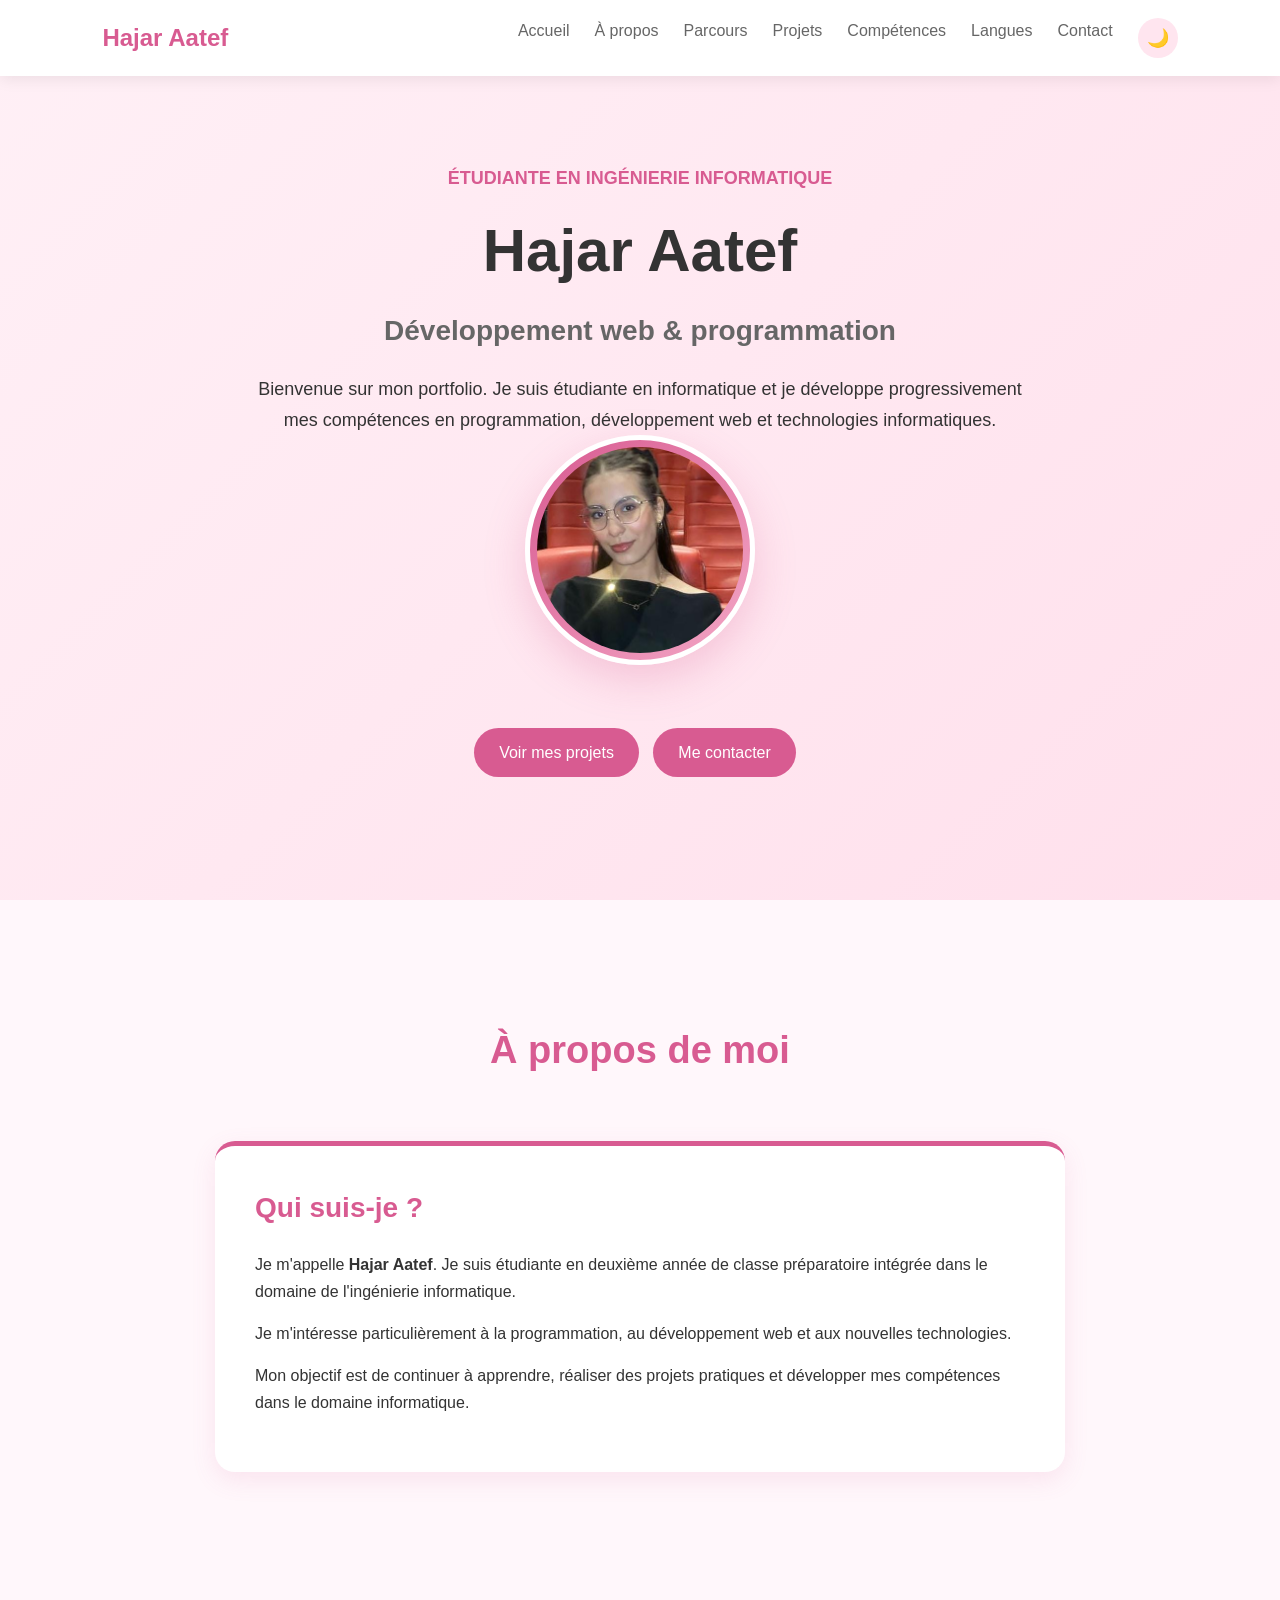
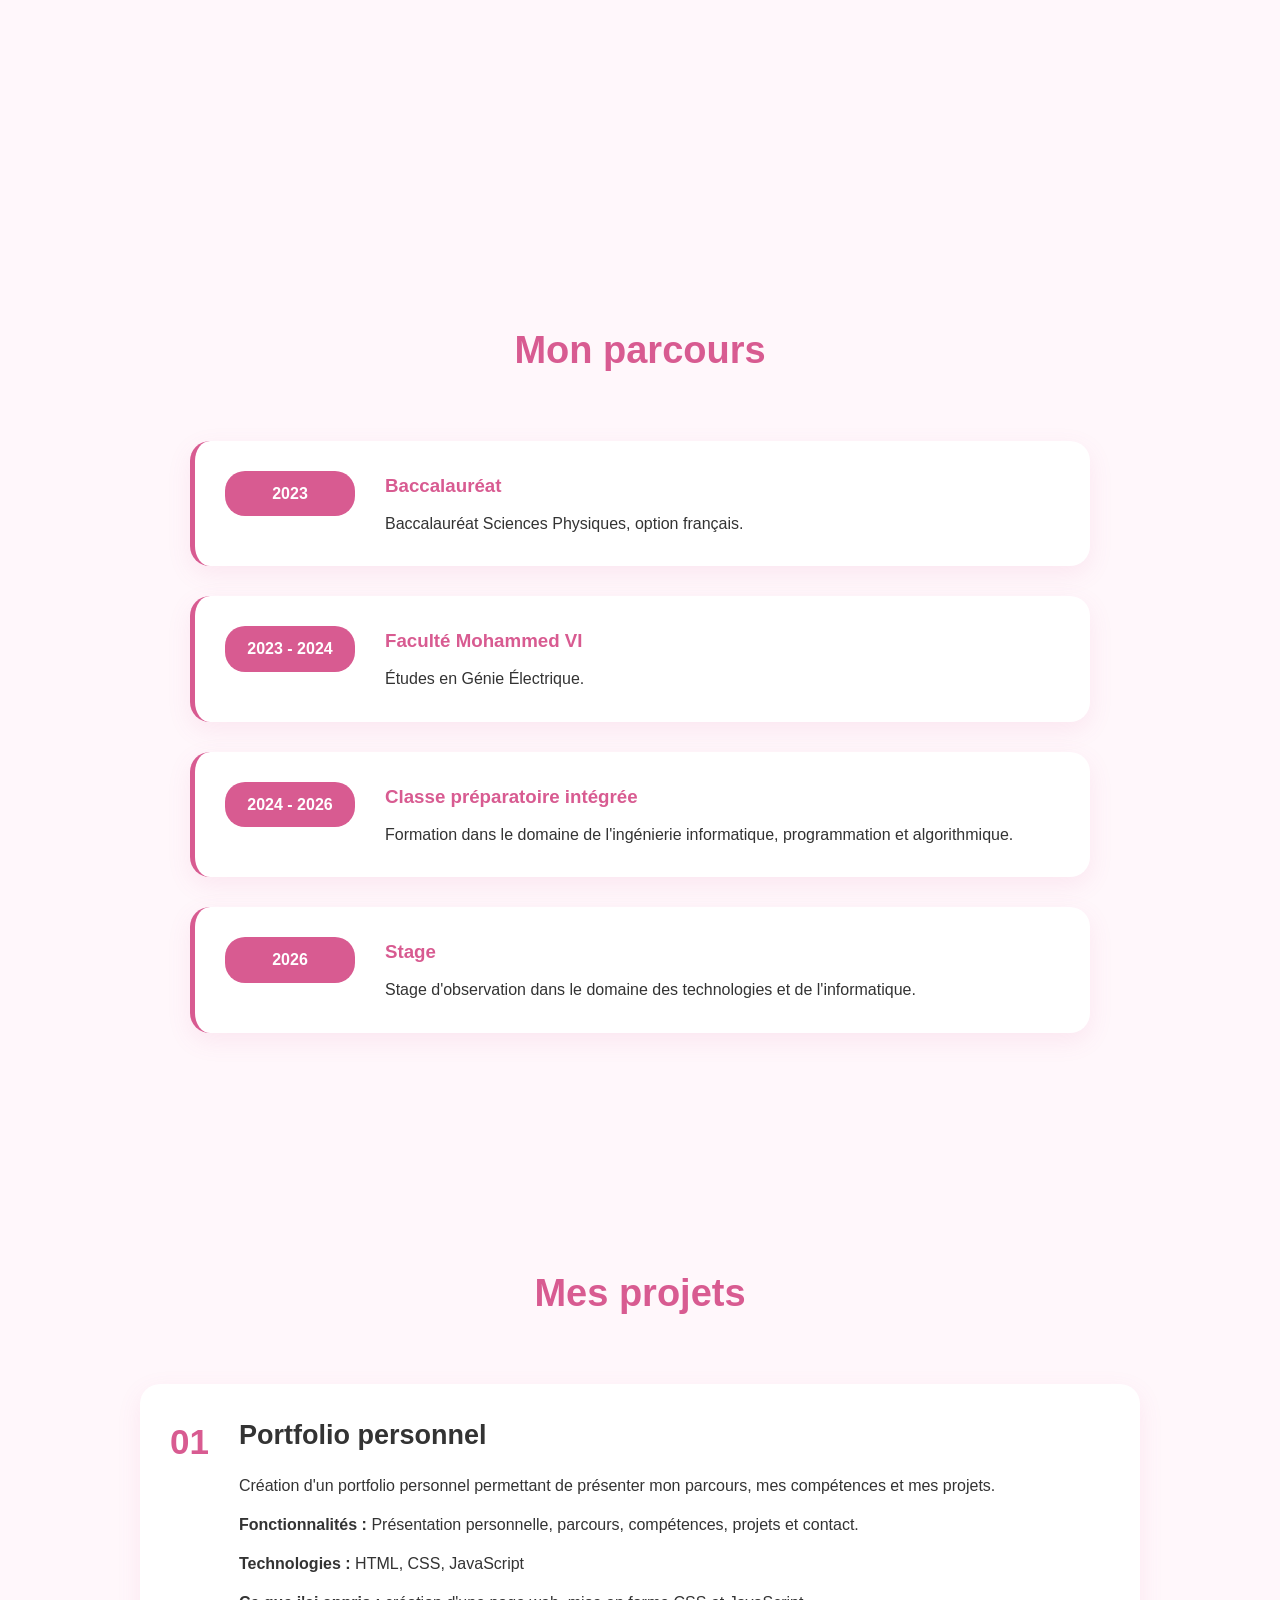
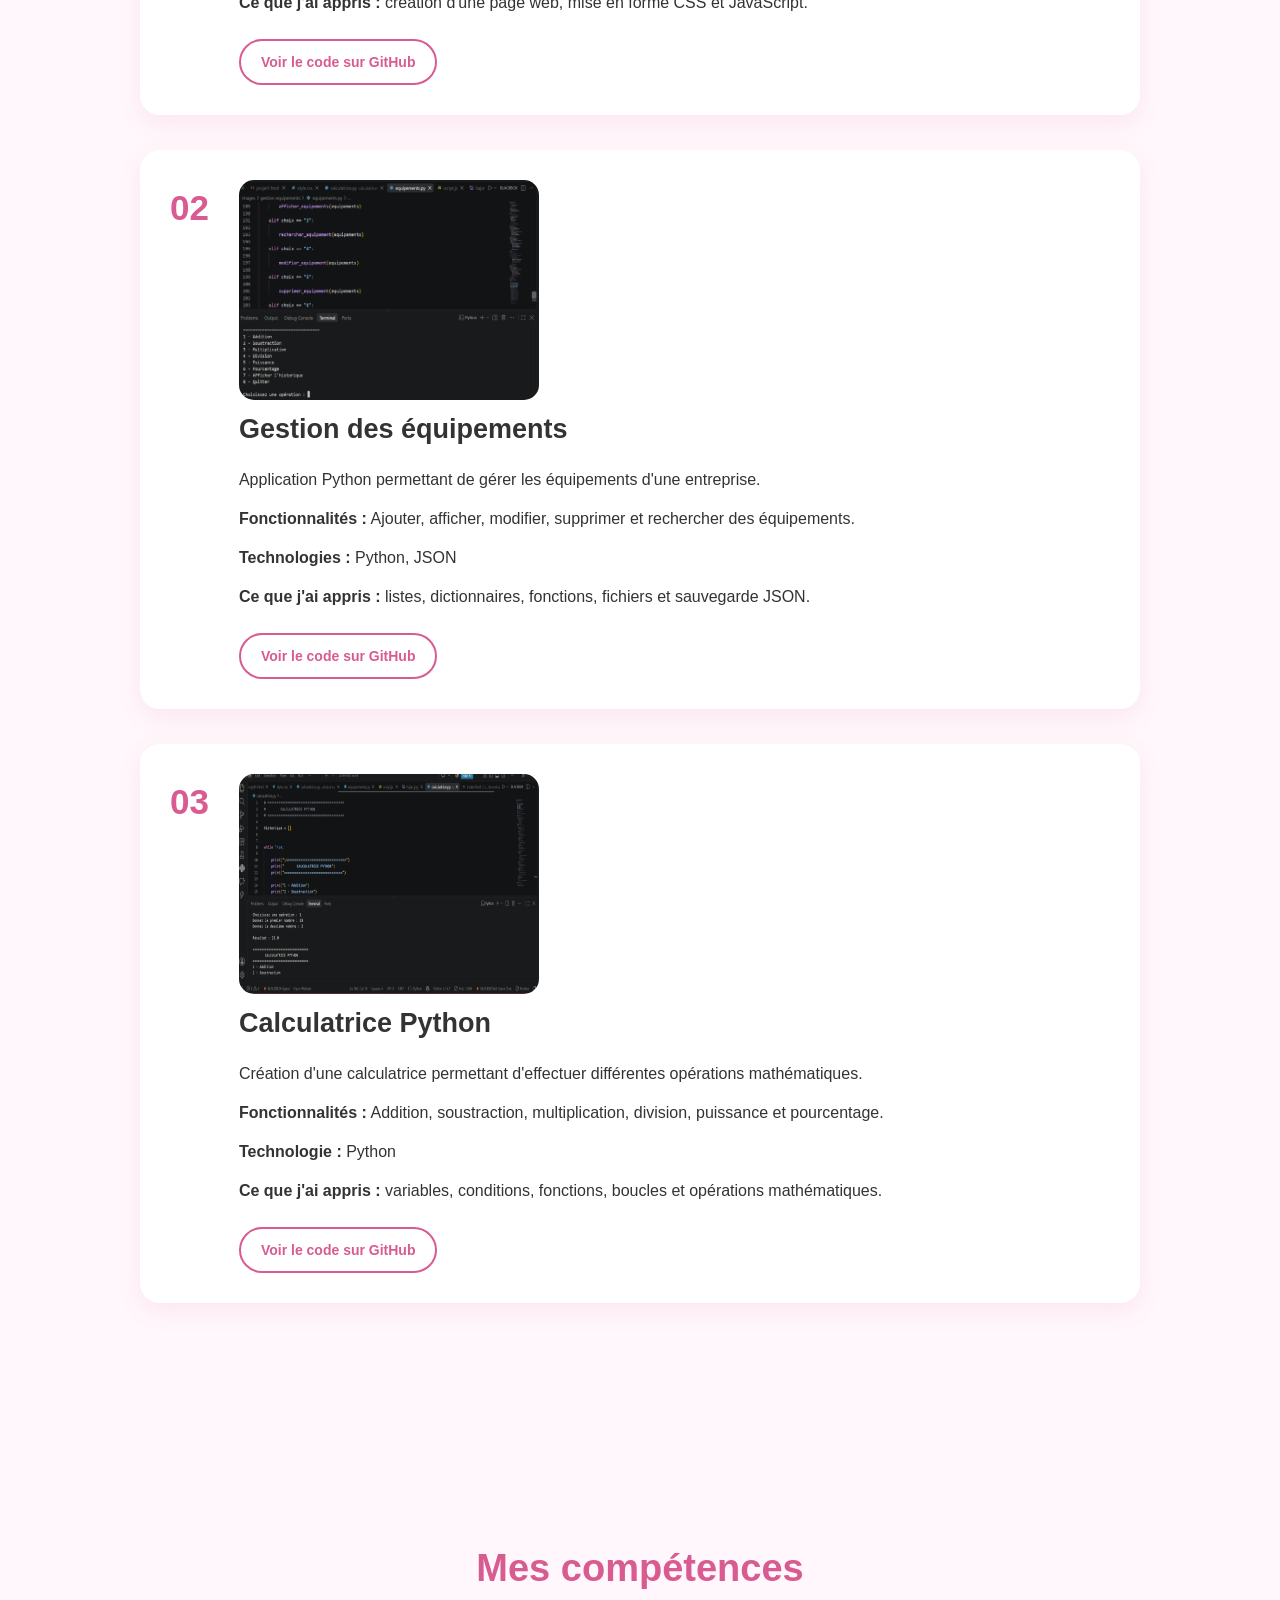
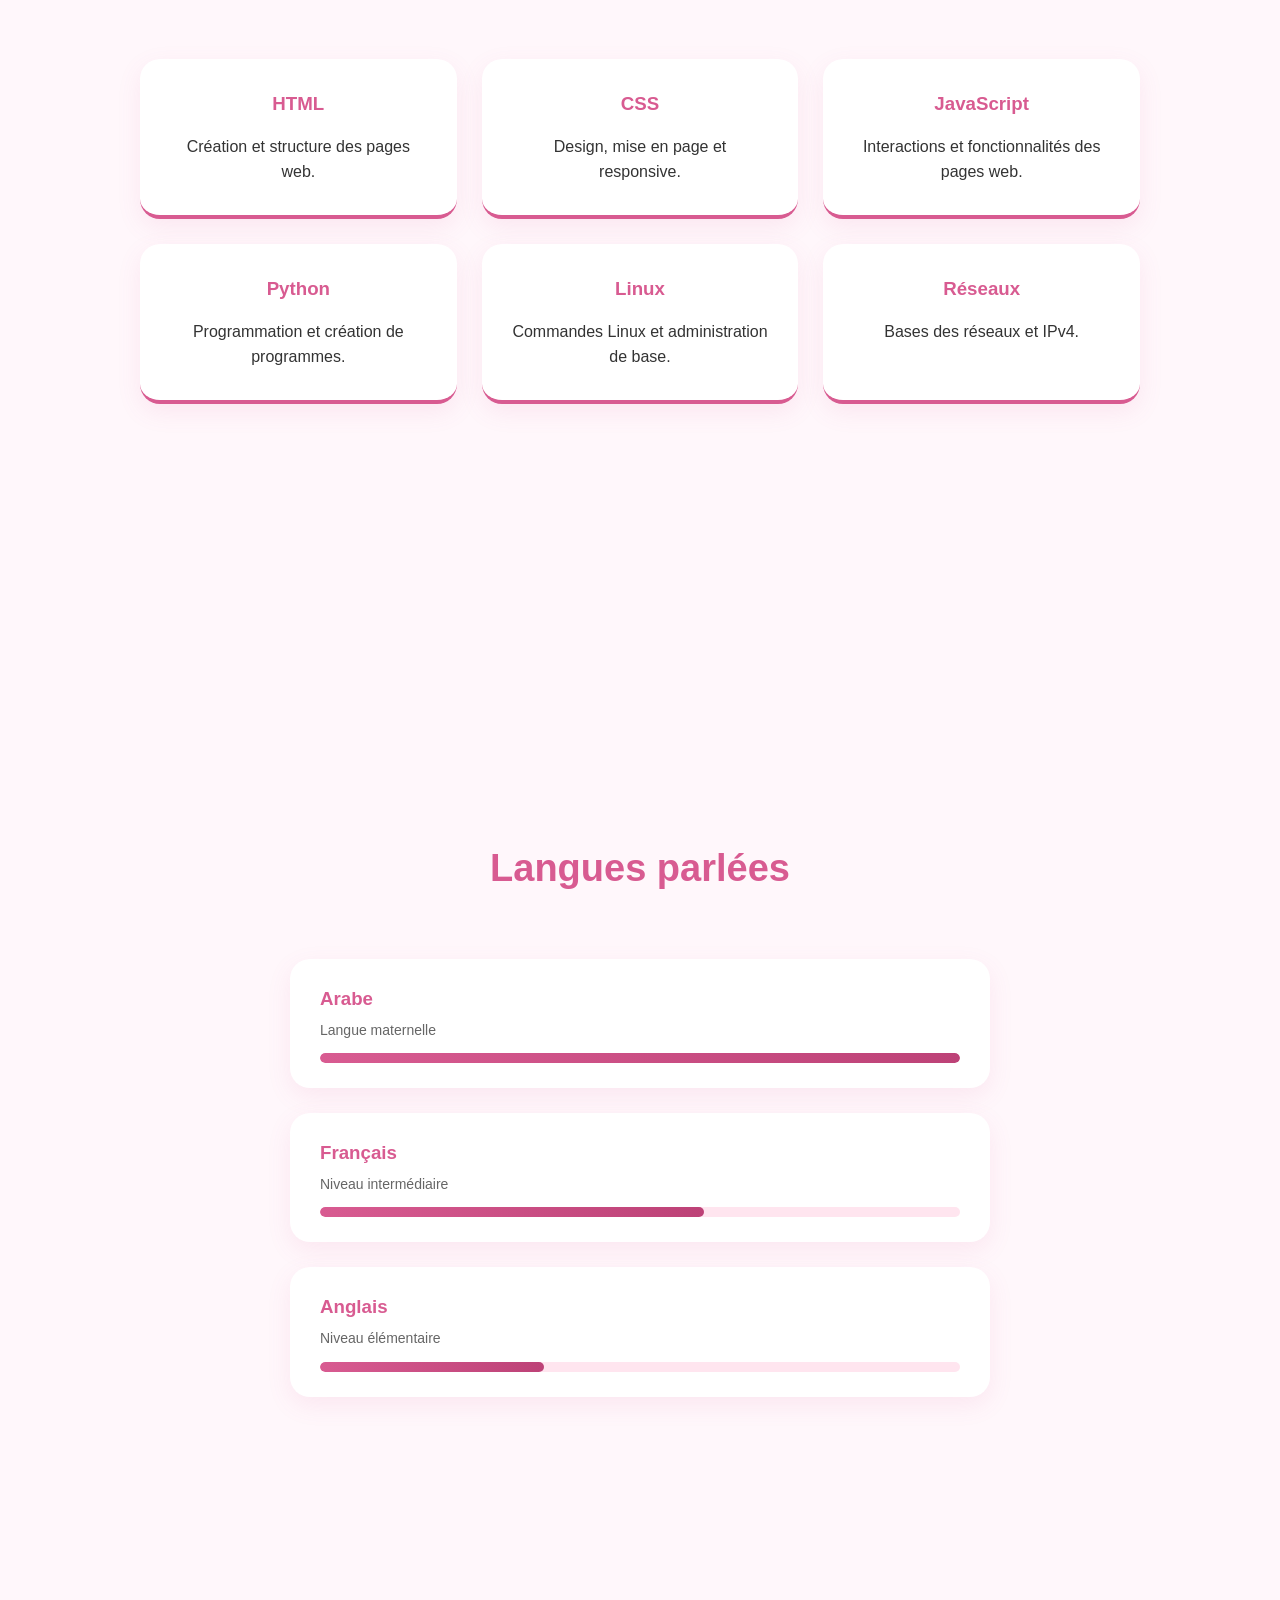
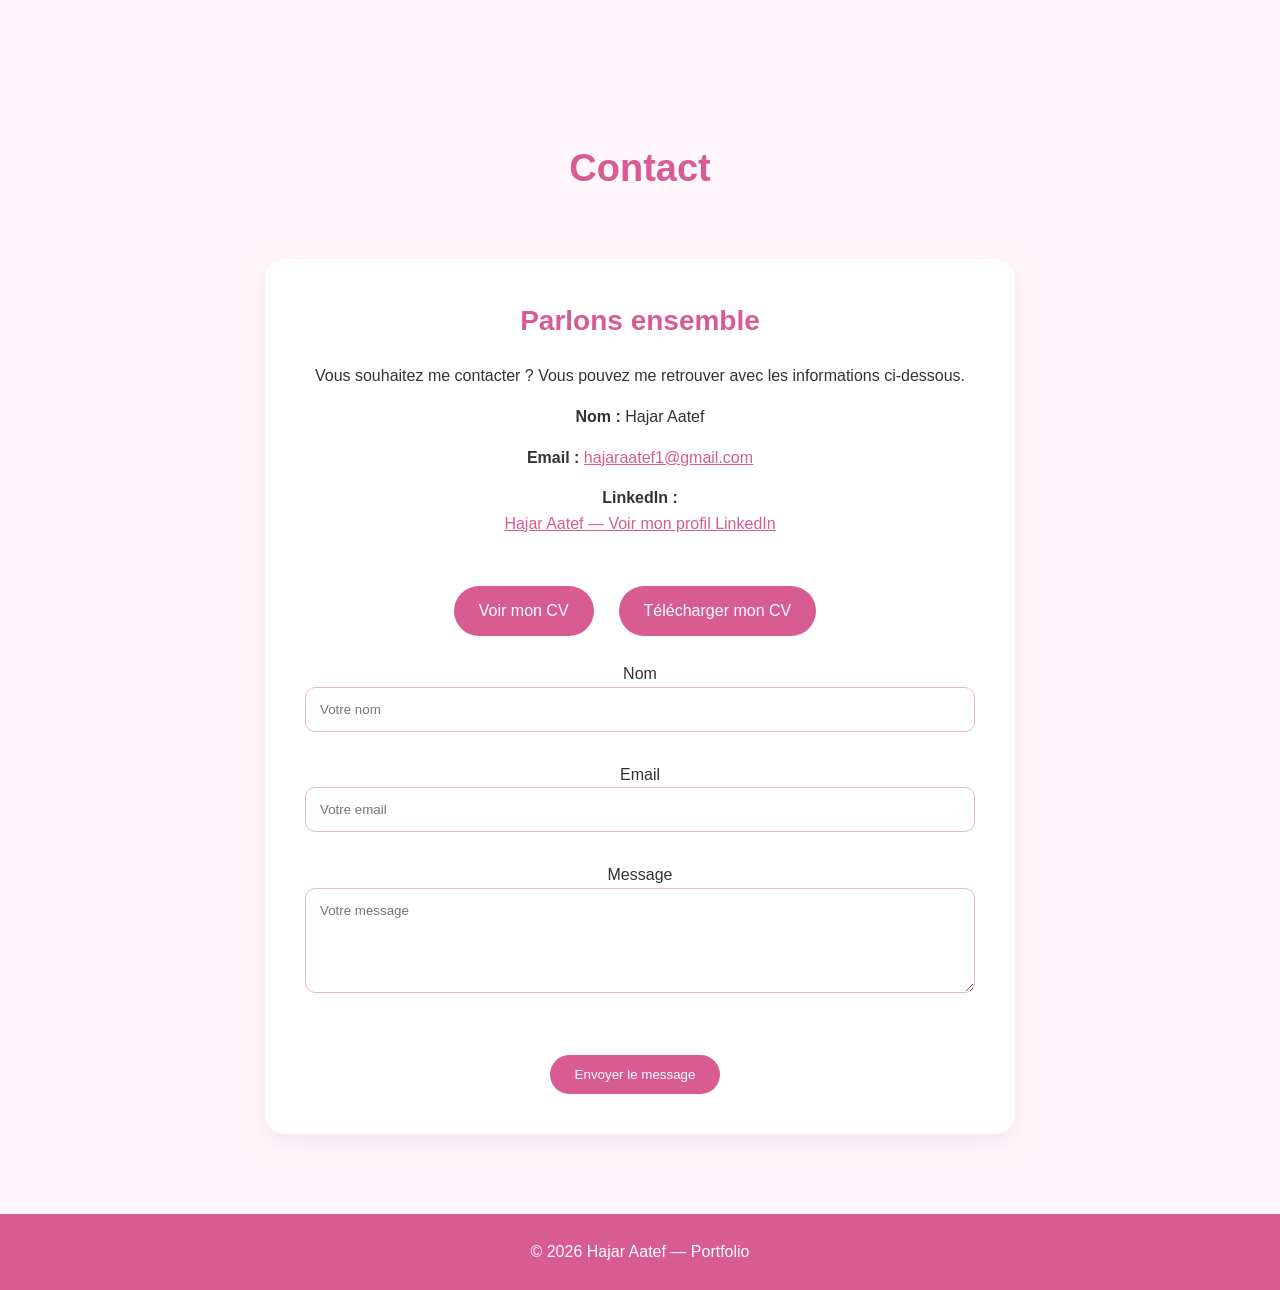
==== commit 177ba136: "Update index.html" ====
--- a/index.html
+++ b/index.html
@@ -318,7 +318,7 @@
 
         <p><strong>Nom :</strong> Hajar Aatef</p>
         <p><strong>Email :</strong> <a href="mailto:hajaraatef1@gmail.com">hajaraatef1@gmail.com</a></p>
-        <p><strong>Téléphone :</strong> <a href="tel:0715038858">0715038858</a></p>
+       
         <p>
             <strong>LinkedIn :</strong><br>
             <a href="https://www.linkedin.com/in/hajar-aatef-232695384/" target="_blank">
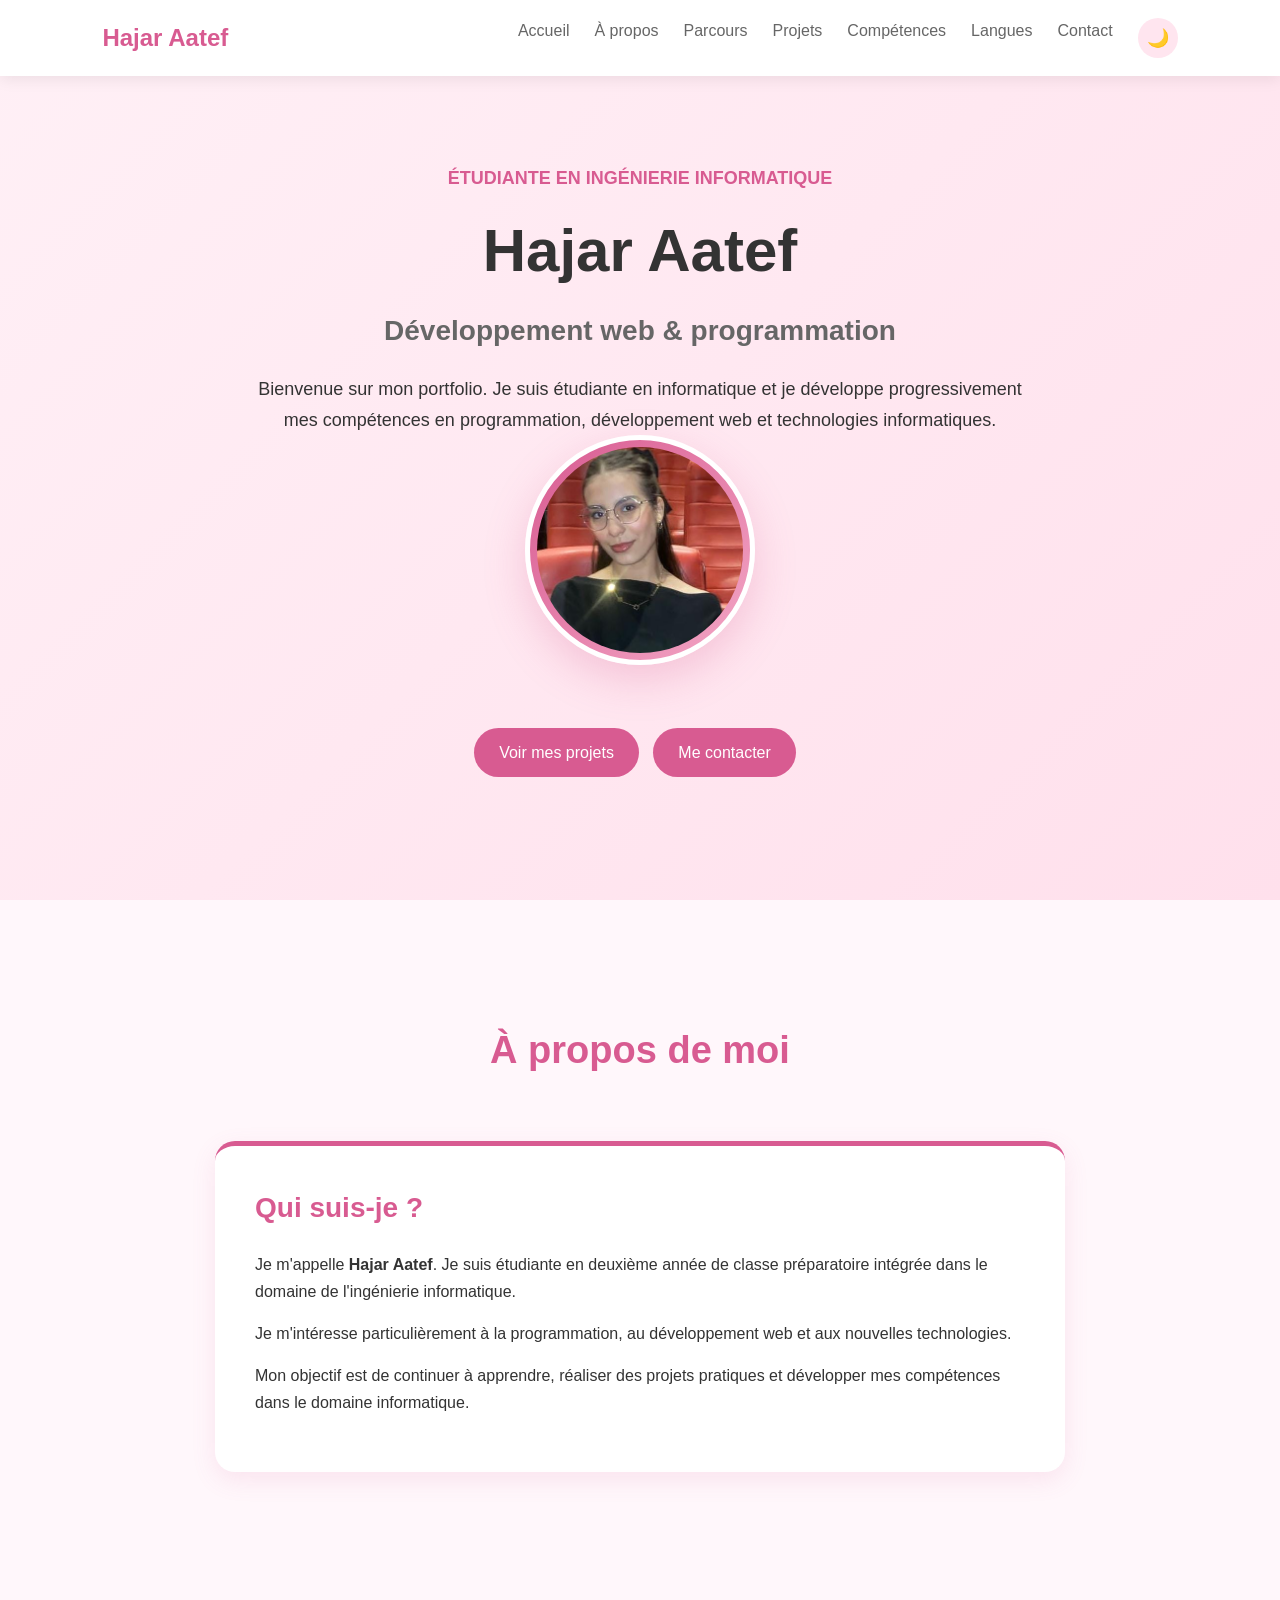
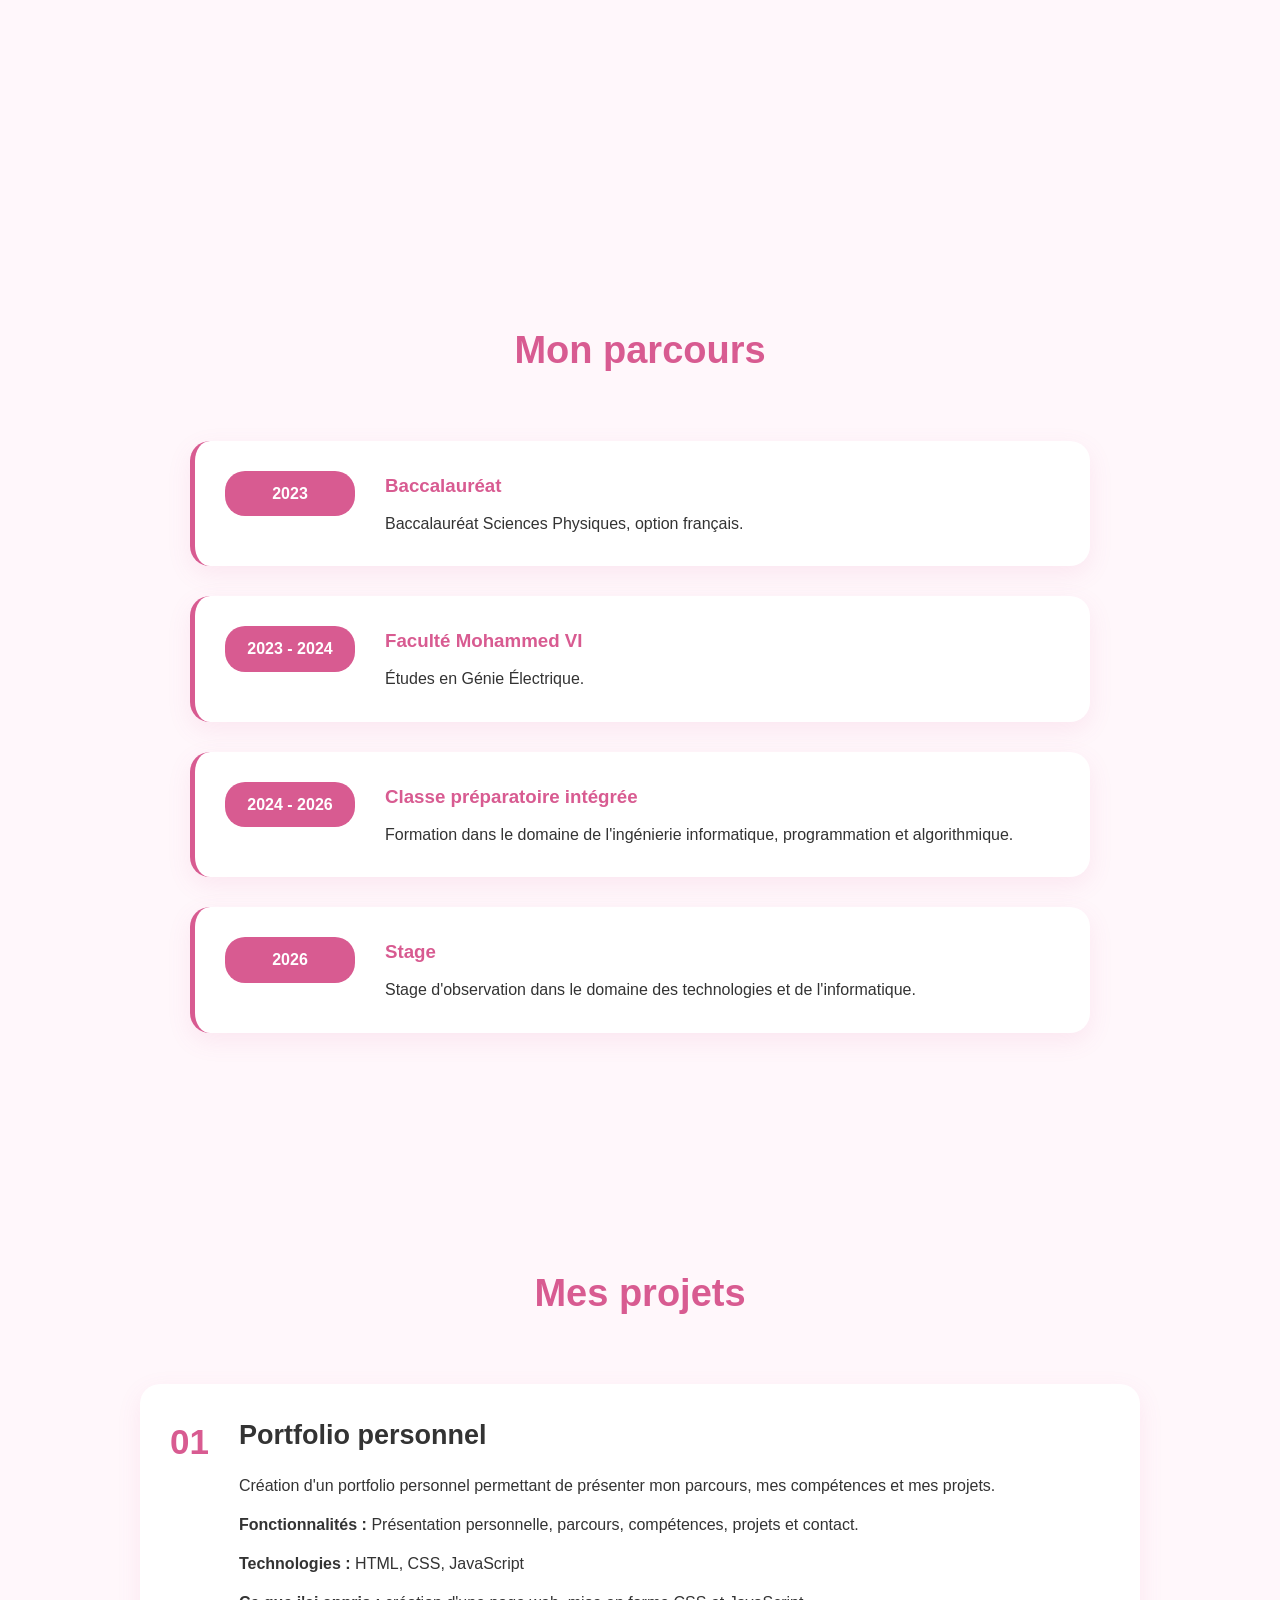
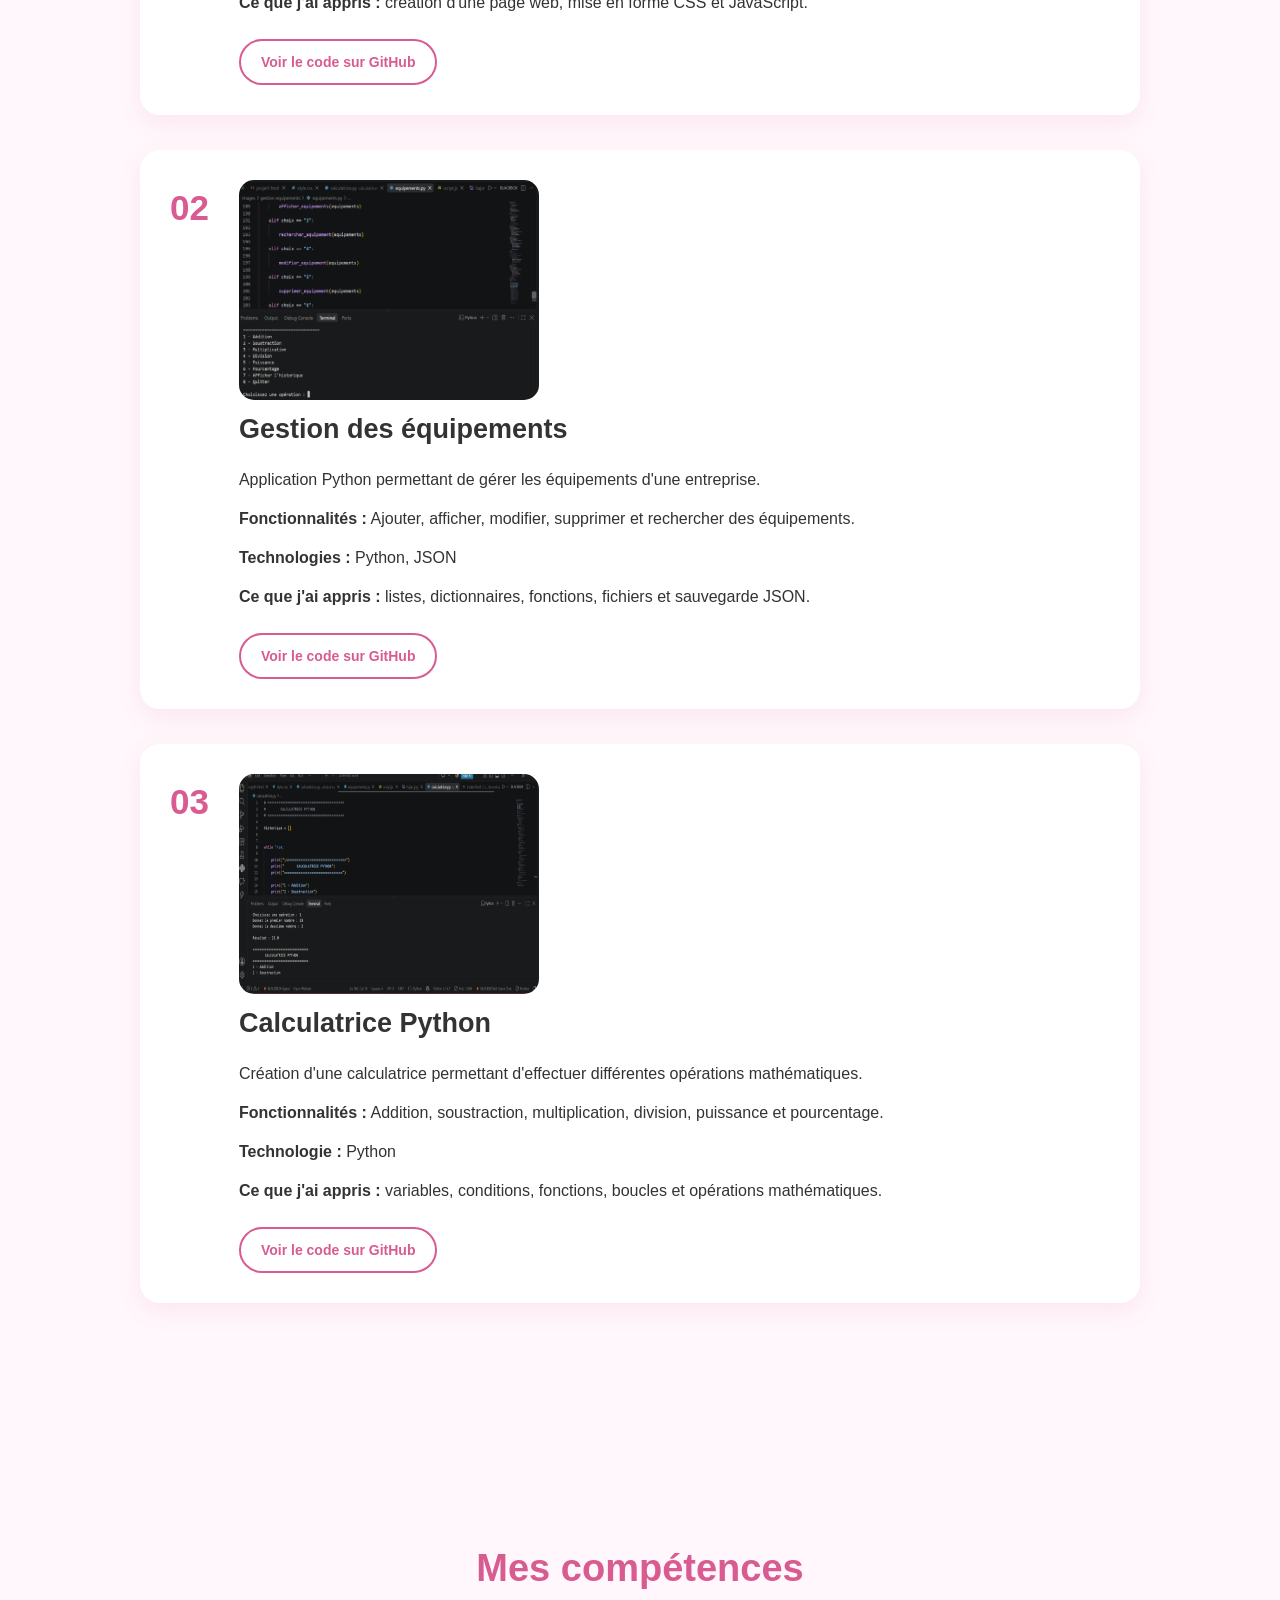
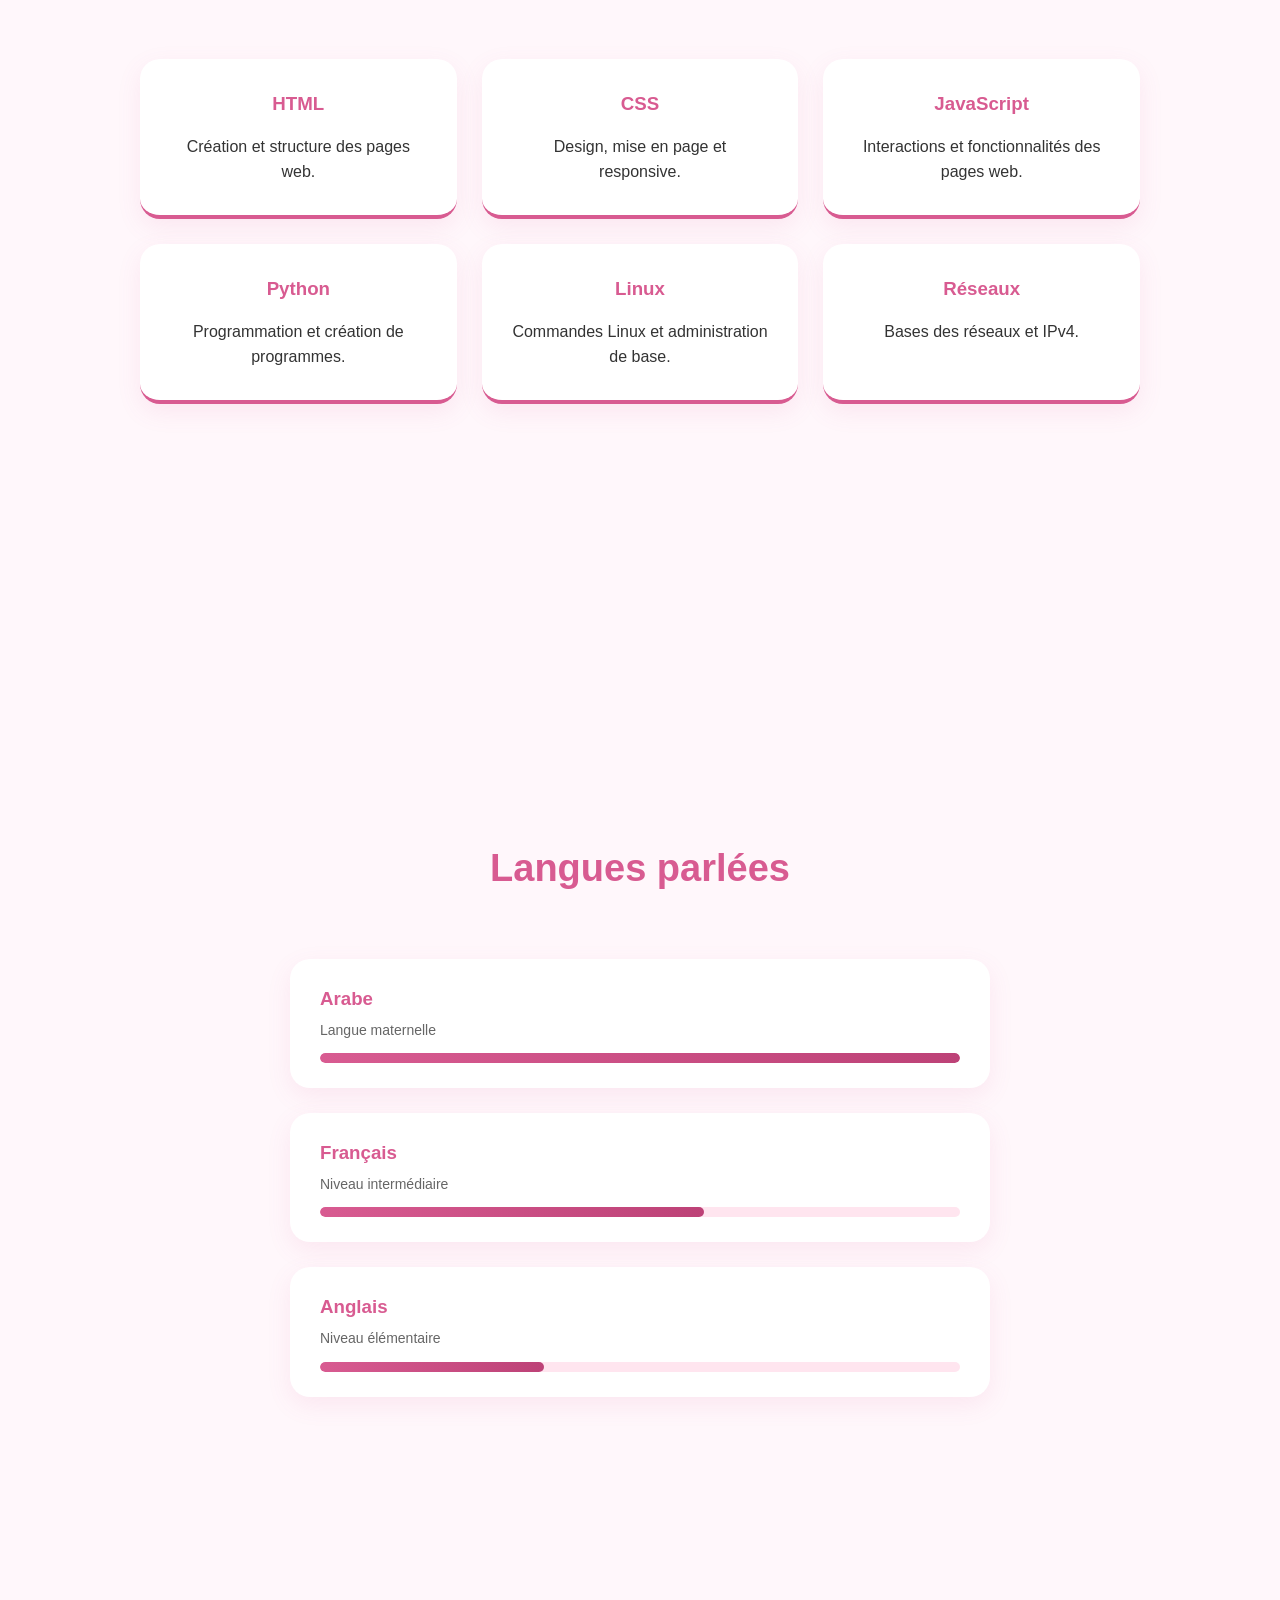
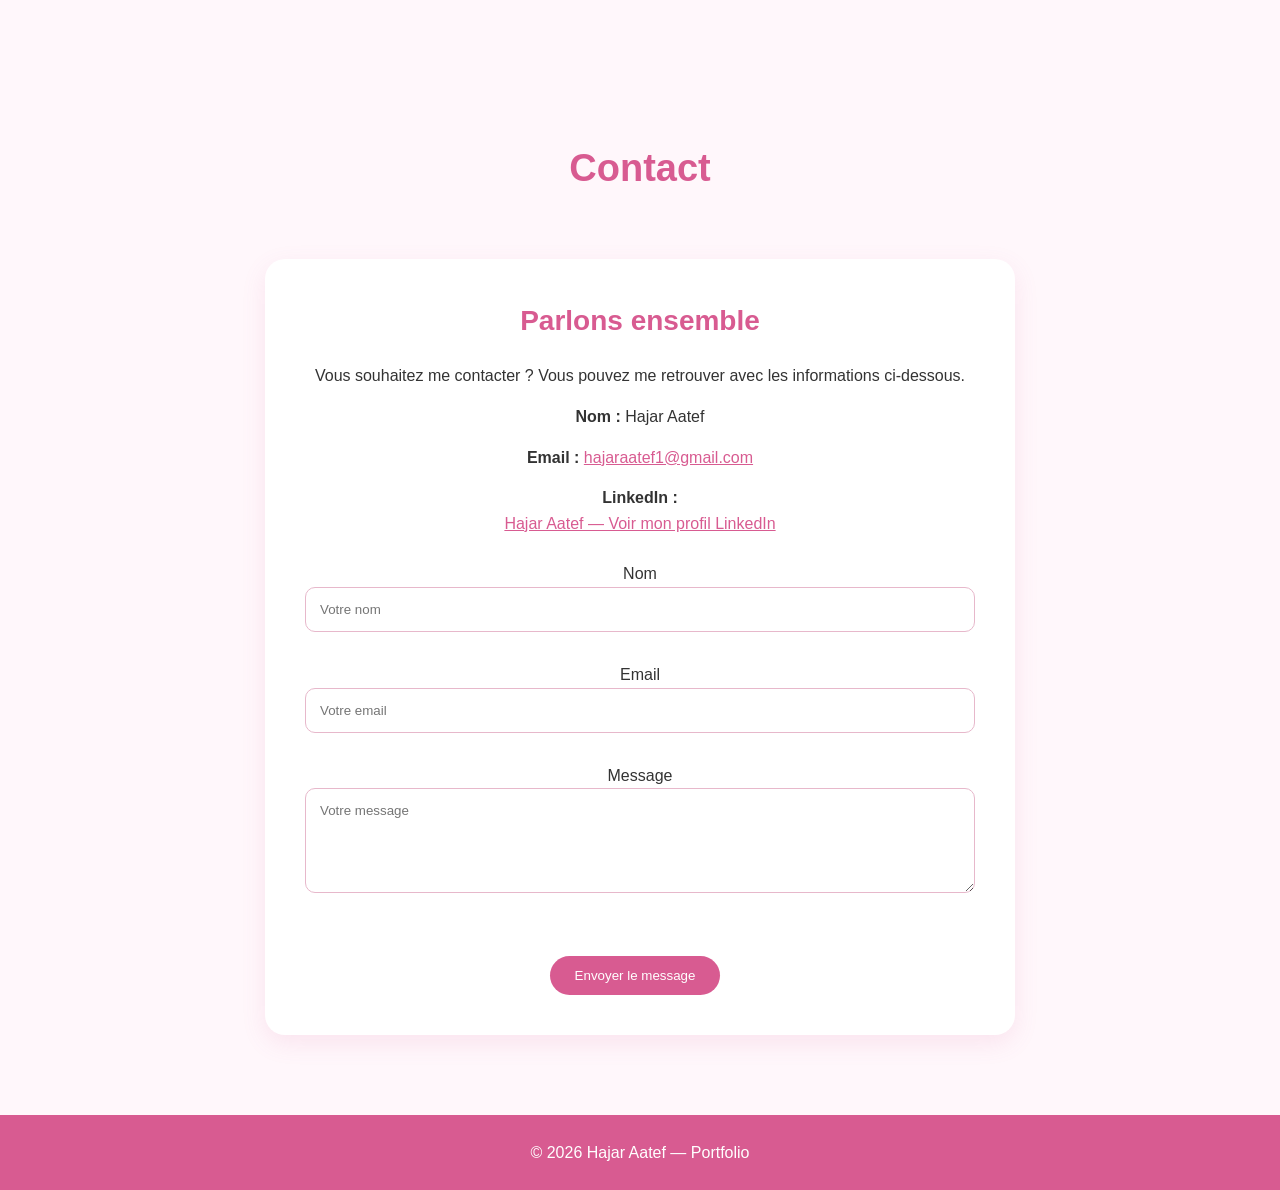
==== commit 3a14a273: "Update index.html" ====
--- a/index.html
+++ b/index.html
@@ -326,12 +326,8 @@
             </a>
         </p>
 
-        <!-- CV -->
-        <div class="cv-buttons">
-            <a href="Hajar_CV_v1.pdf" target="_blank" class="btn bouton-cv">Voir mon CV</a>
-            <a href="Hajar_CV_v1.pdf" download class="btn bouton-cv">Télécharger mon CV</a>
-        </div>
-
+      
+       
         <!-- FORMULAIRE -->
         <form id="contact-form" action="https://formspree.io/f/xyegvlpq" method="POST">
             <p>
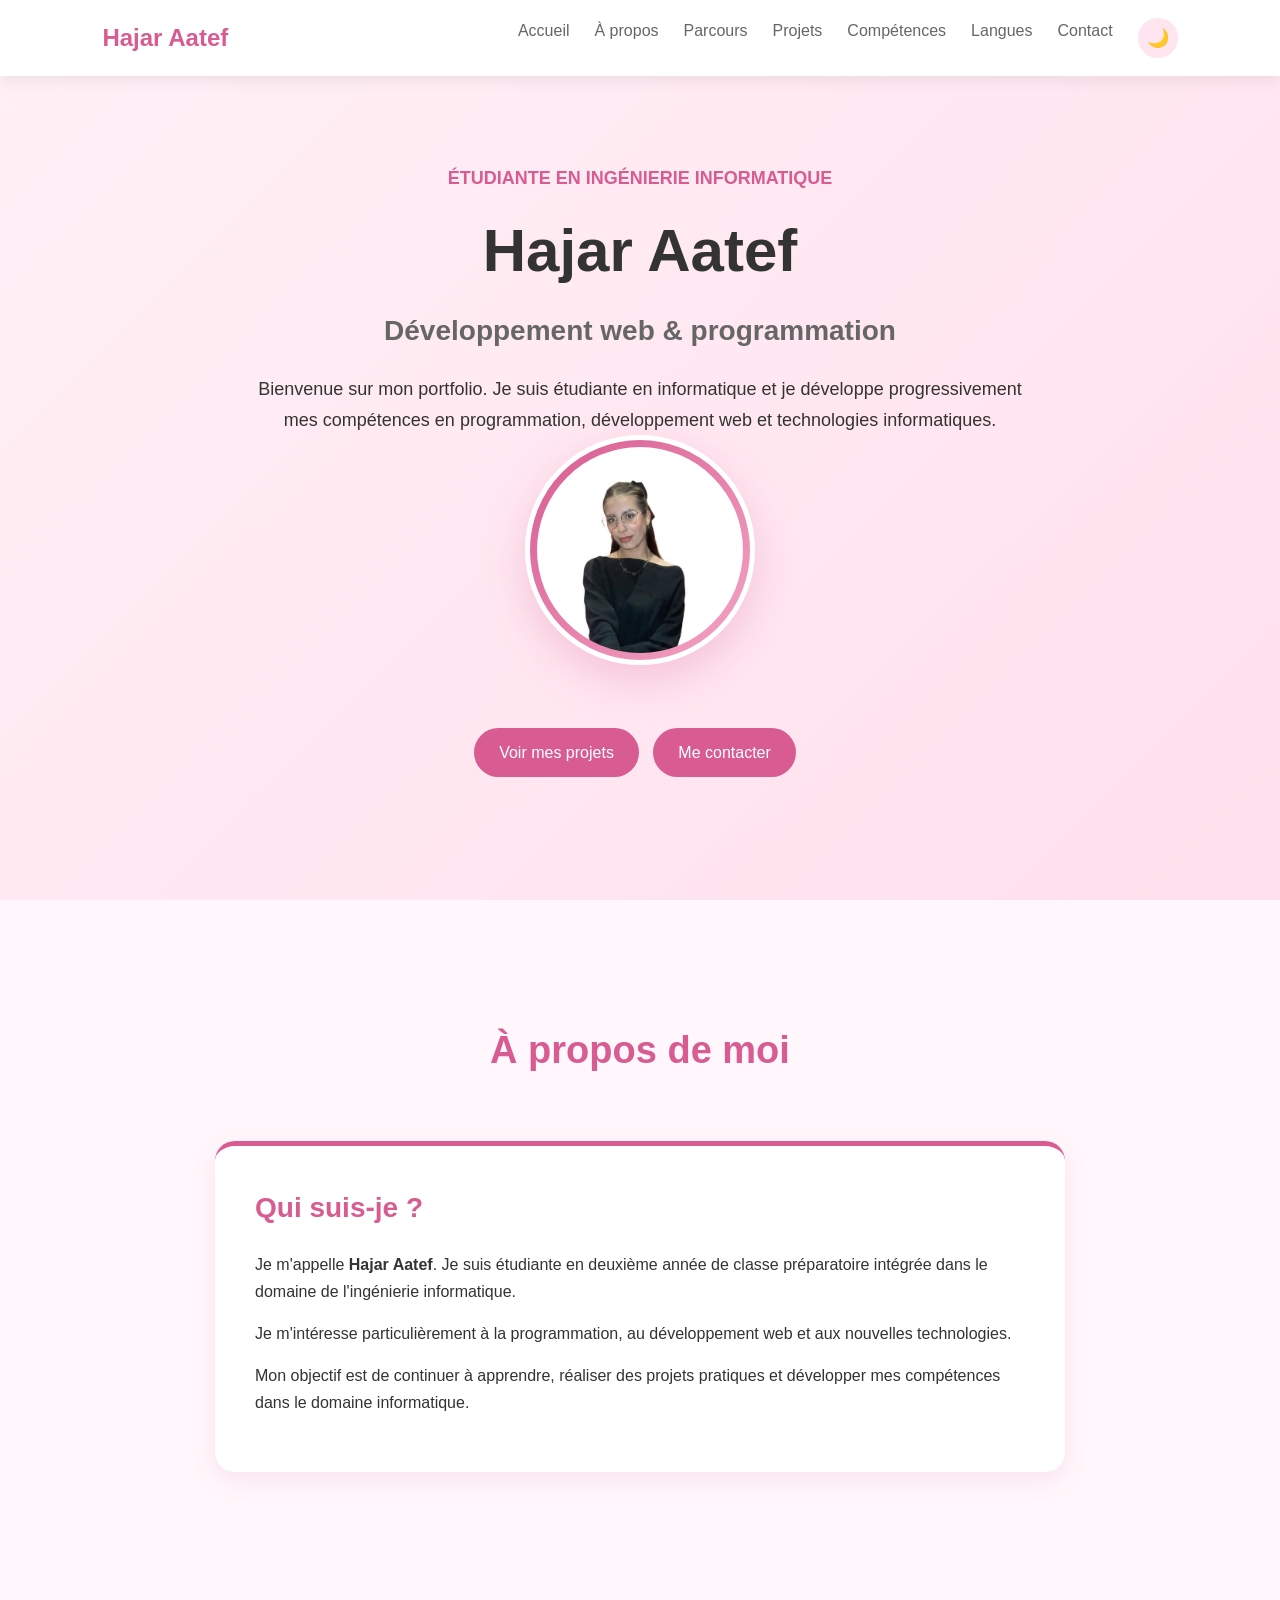
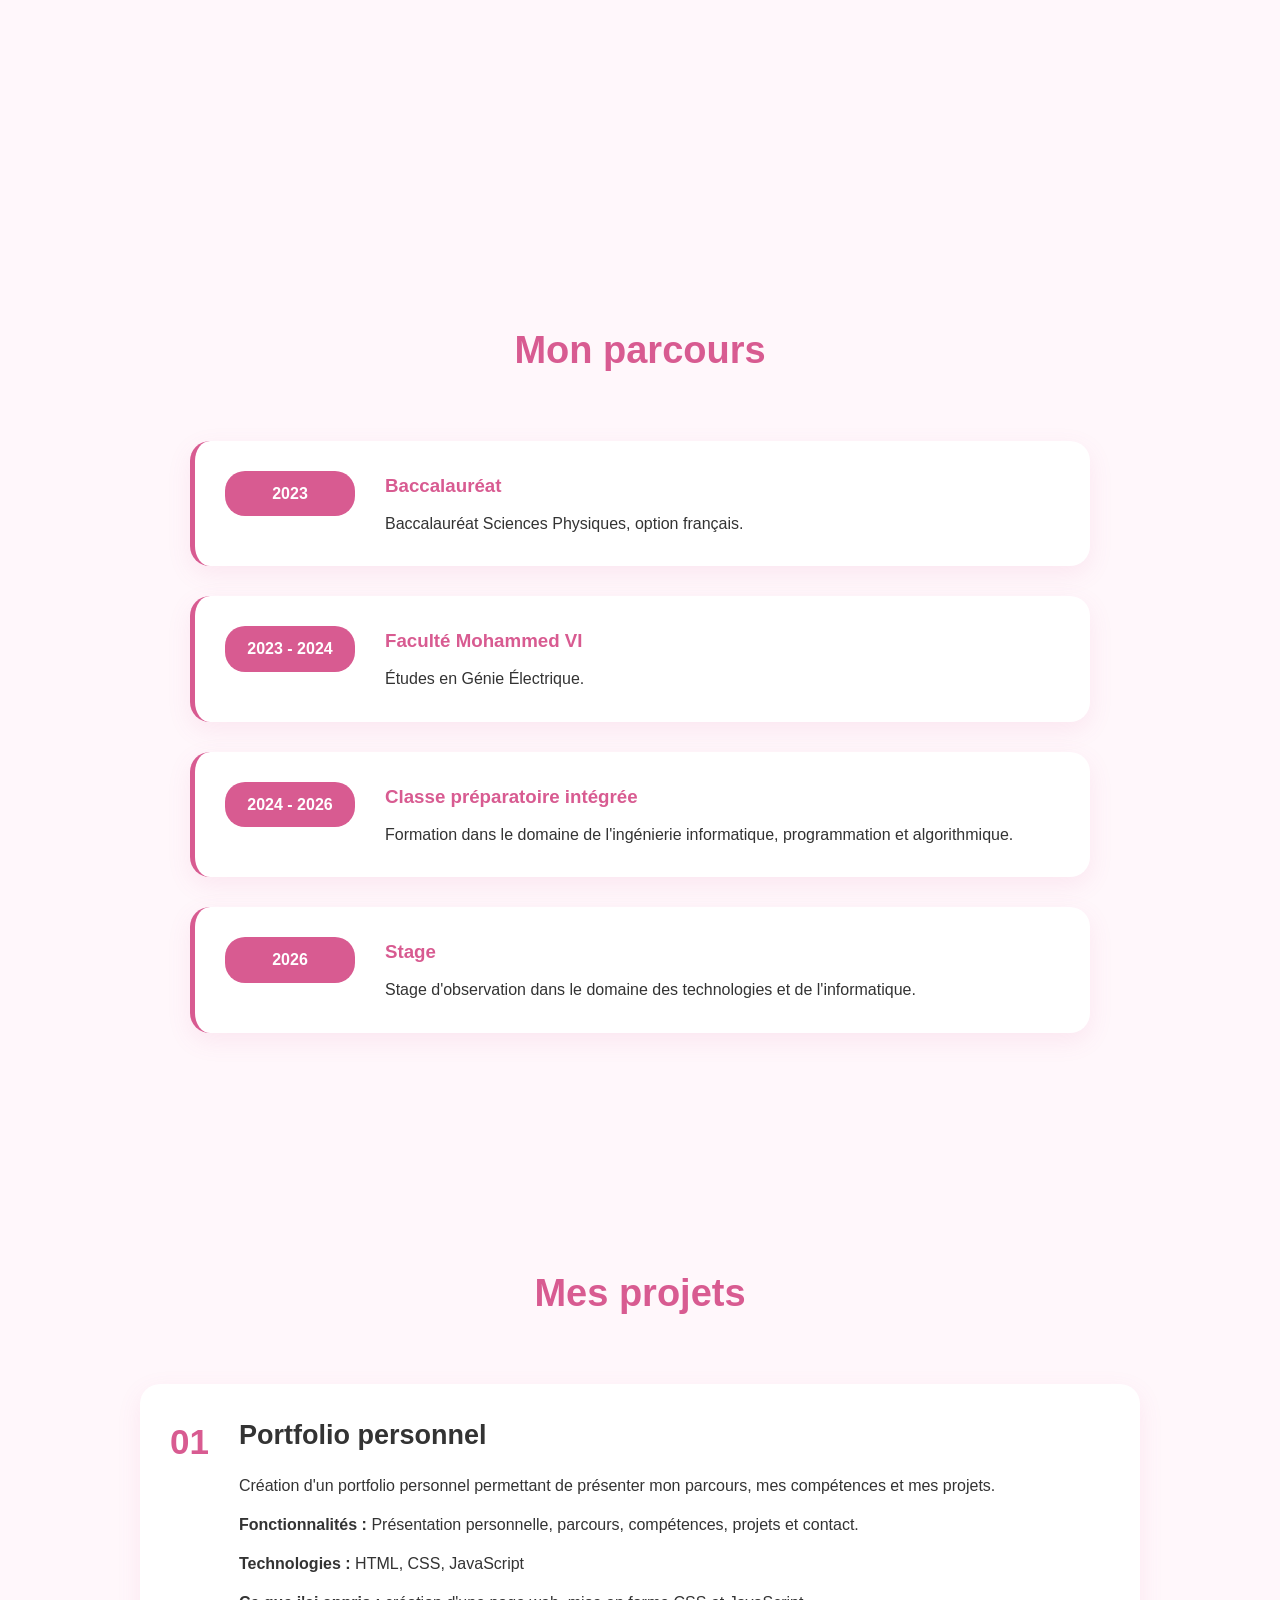
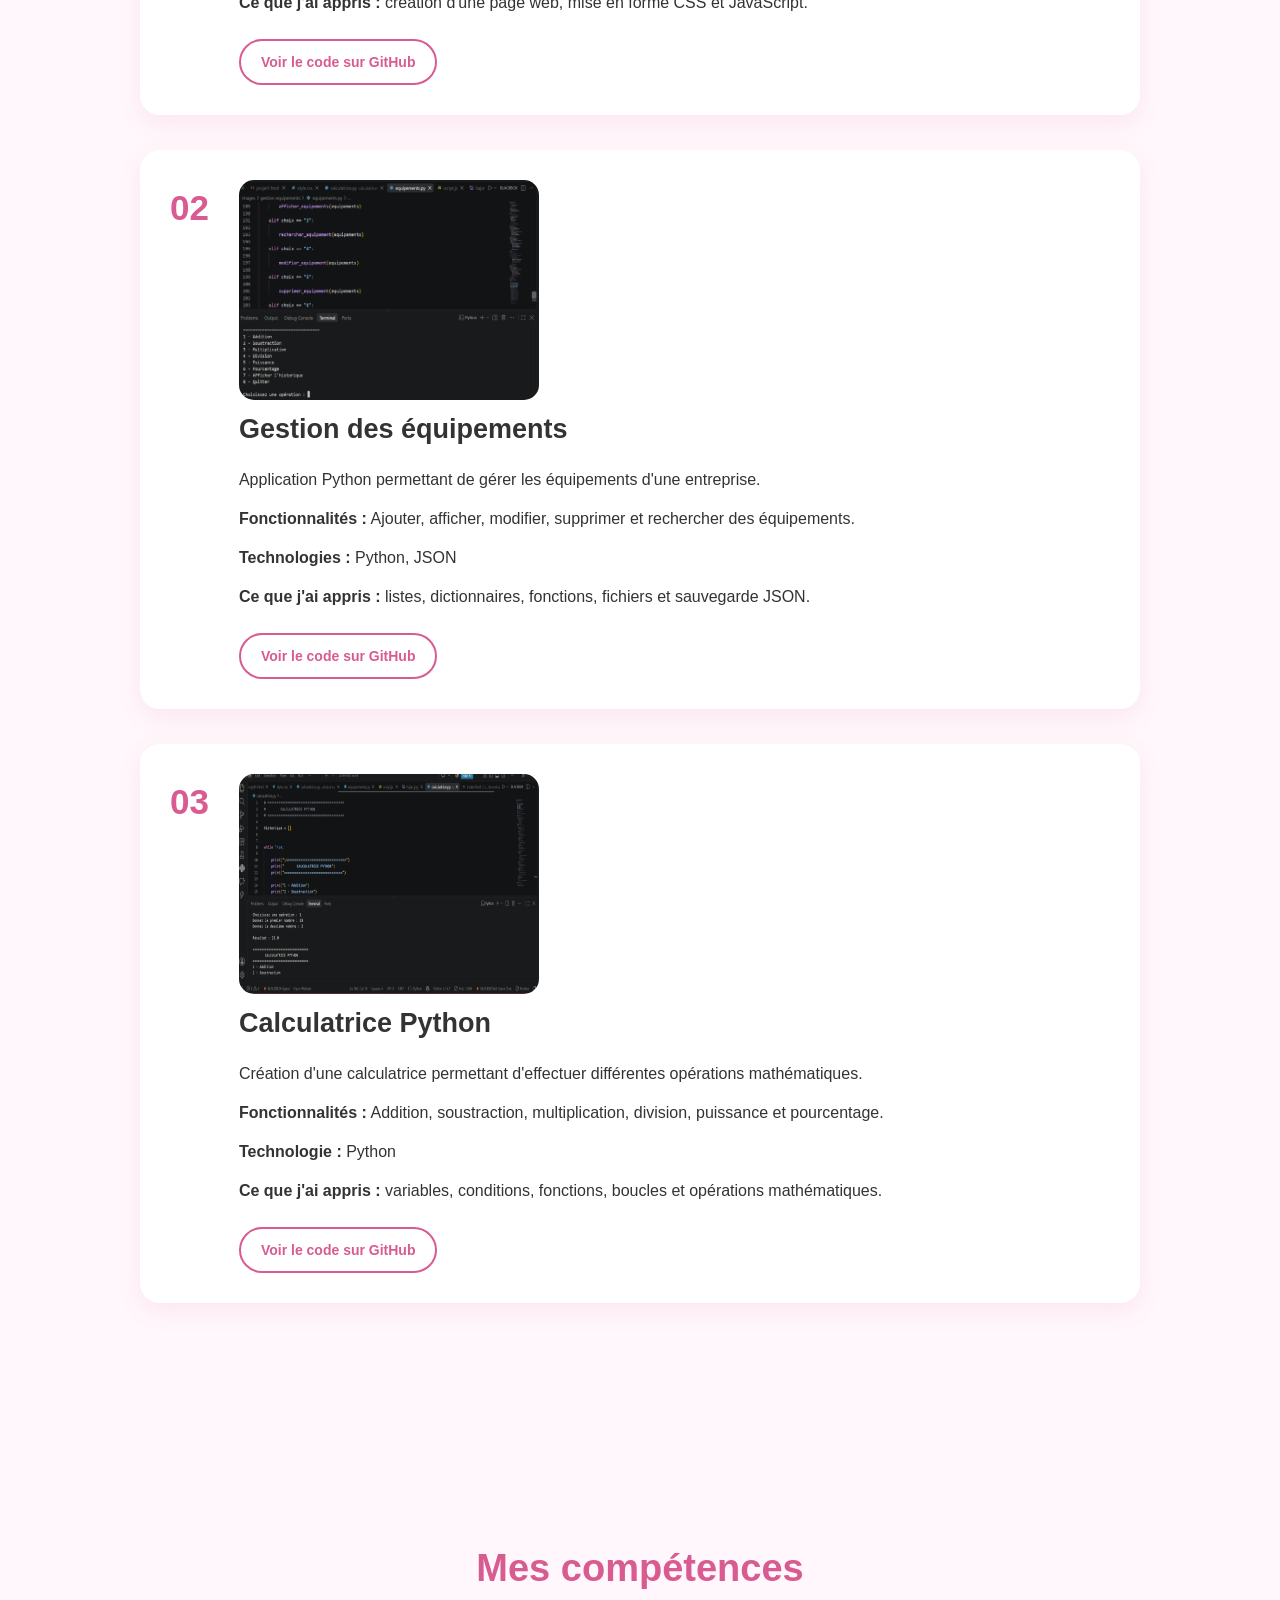
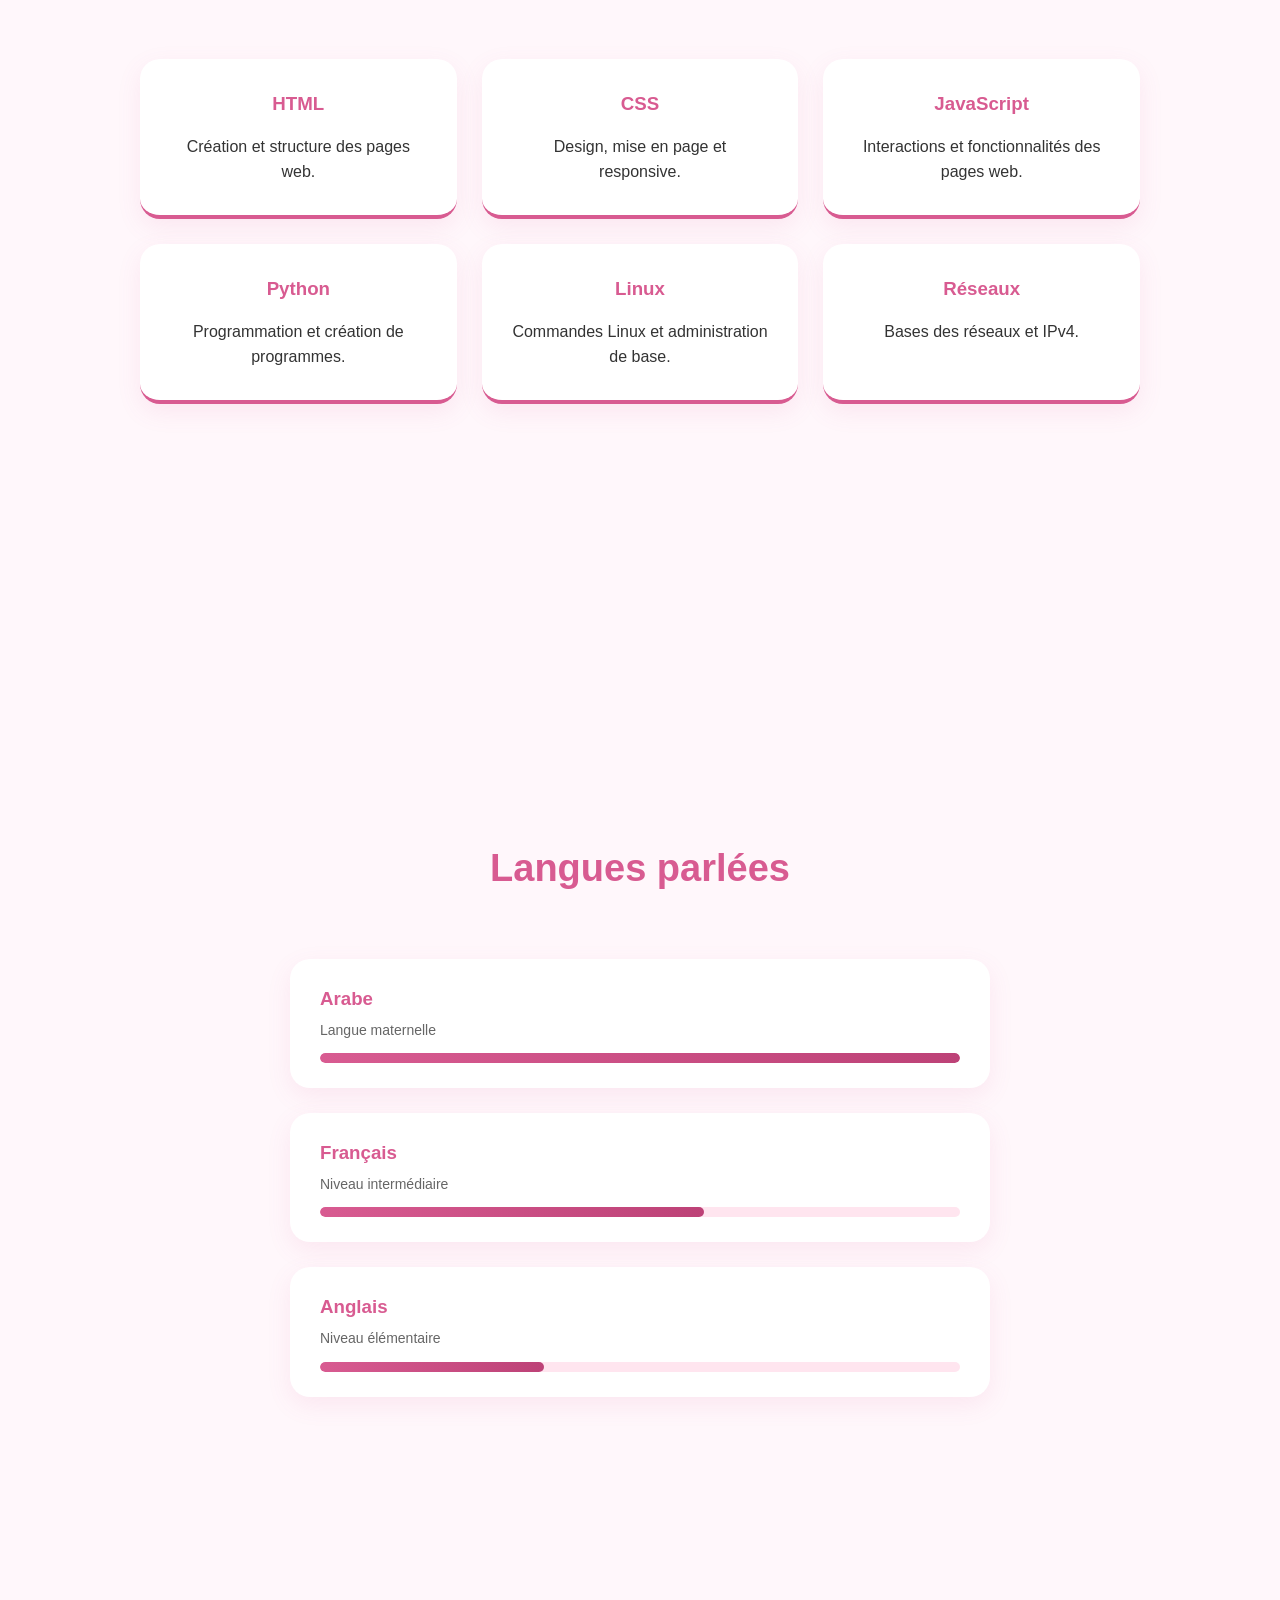
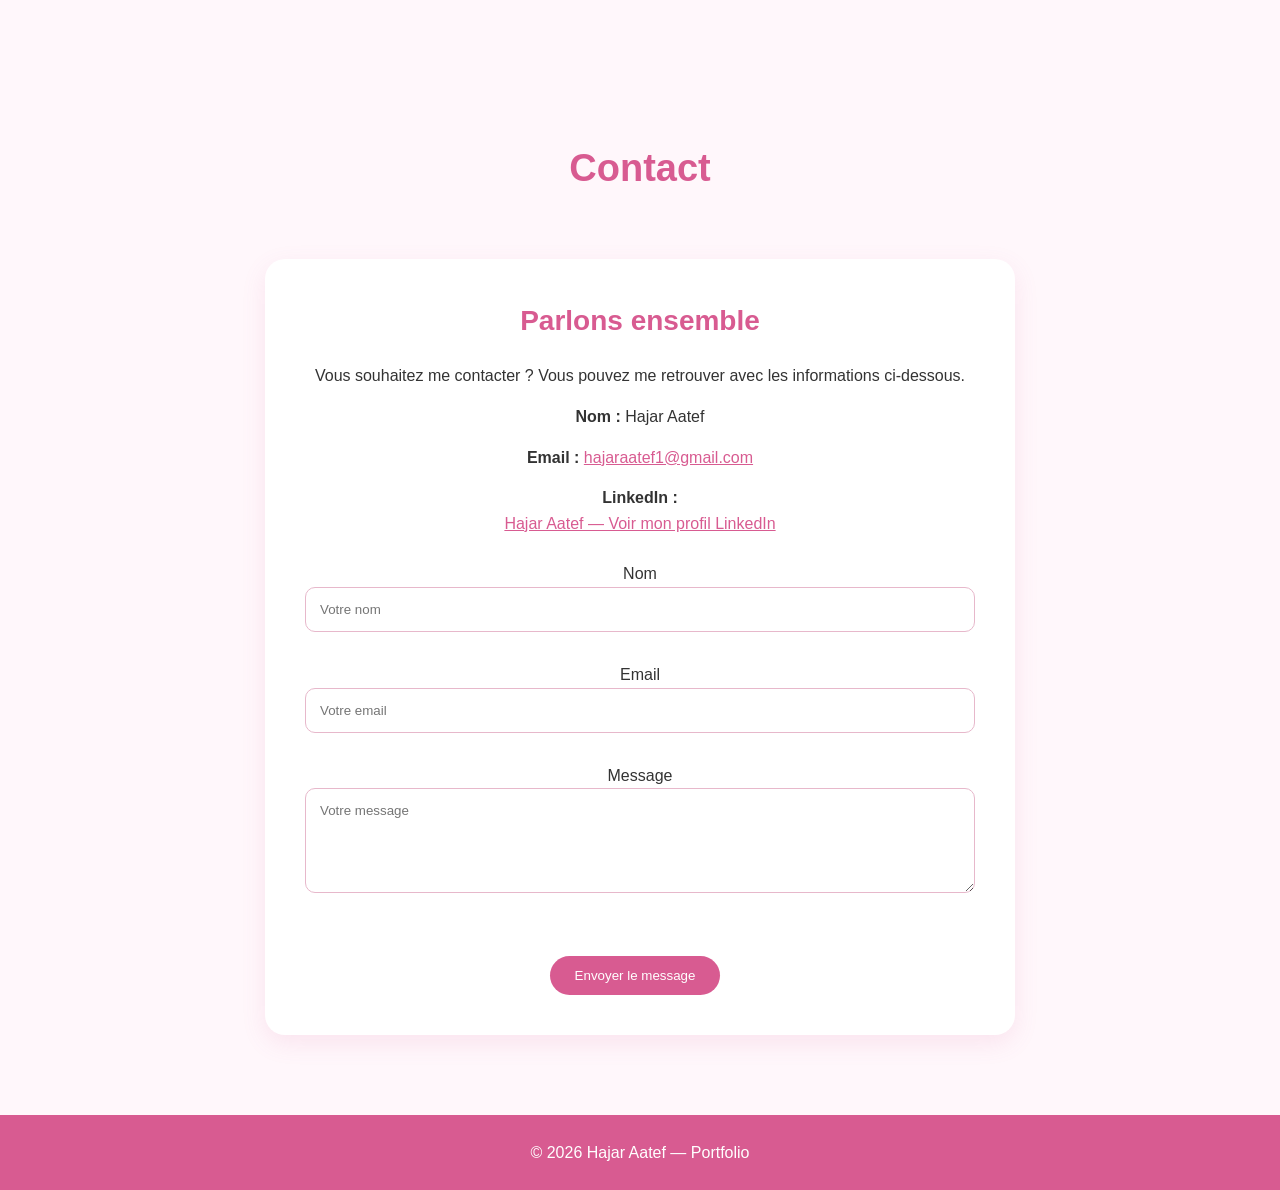
==== commit dec1072c: "Update index.html" ====
--- a/index.html
+++ b/index.html
@@ -52,7 +52,7 @@
 
         <!-- PHOTO -->
         <img
-            src="images/hajar.jpg"
+            src="hajar.jpg"
             alt="Photo professionnelle de Hajar Aatef"
             class="photo"
         >
@@ -195,7 +195,7 @@
             <p><strong>Technologies :</strong> Python, JSON</p>
             <p><strong>Ce que j'ai appris :</strong> listes, dictionnaires, fonctions, fichiers et sauvegarde JSON.</p>
 
-            <a href="https://github.com/votre-pseudo/gestion-equipements" target="_blank" class="btn-github">
+            <a href="https://github.com/hajaraatef1-commits/portfolio/blob/main/equipements-equipments" target="_blank" class="btn-github">
                 Voir le code sur GitHub
             </a>
         </div>
@@ -226,7 +226,7 @@
             <p><strong>Technologie :</strong> Python</p>
             <p><strong>Ce que j'ai appris :</strong> variables, conditions, fonctions, boucles et opérations mathématiques.</p>
 
-            <a href="https://github.com/votre-pseudo/calculatrice-python" target="_blank" class="btn-github">
+            <a href="https://github.com/hajaraatef1-commits/portfolio/blob/main/calculatrice-python" target="_blank" class="btn-github">
                 Voir le code sur GitHub
             </a>
         </div>
@@ -272,7 +272,6 @@
 </section>
 
 
-<!-- ================= LANGUES ================= -->
 <!-- ================= LANGUES ================= -->
 <section id="langues" class="fade-section">
     <h2 class="section-title">Langues parlées</h2>
@@ -304,6 +303,7 @@
     </div>
 </section>
 
+
 <!-- ================= CONTACT ================= -->
 <section id="contact" class="fade-section">
     <h2 class="section-title">Contact</h2>
@@ -326,8 +326,6 @@
             </a>
         </p>
 
-      
-       
         <!-- FORMULAIRE -->
         <form id="contact-form" action="https://formspree.io/f/xyegvlpq" method="POST">
             <p>
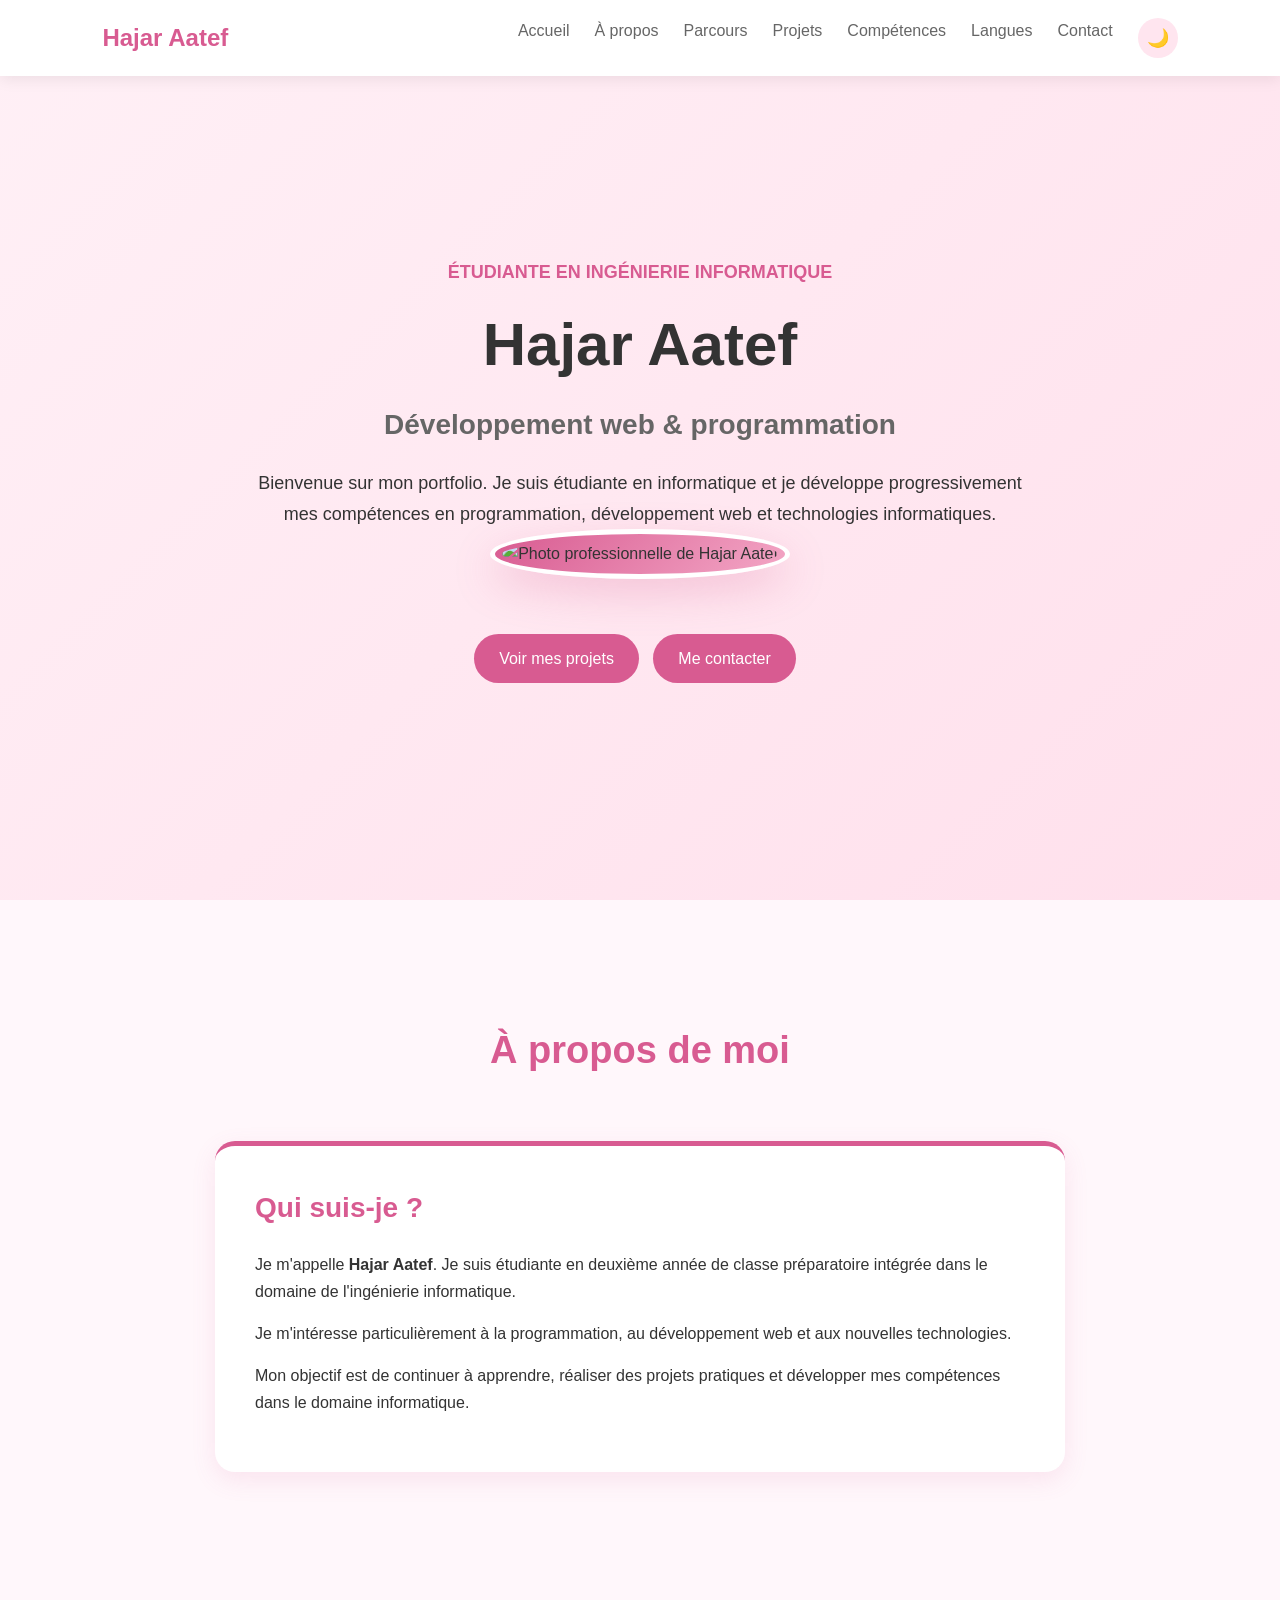
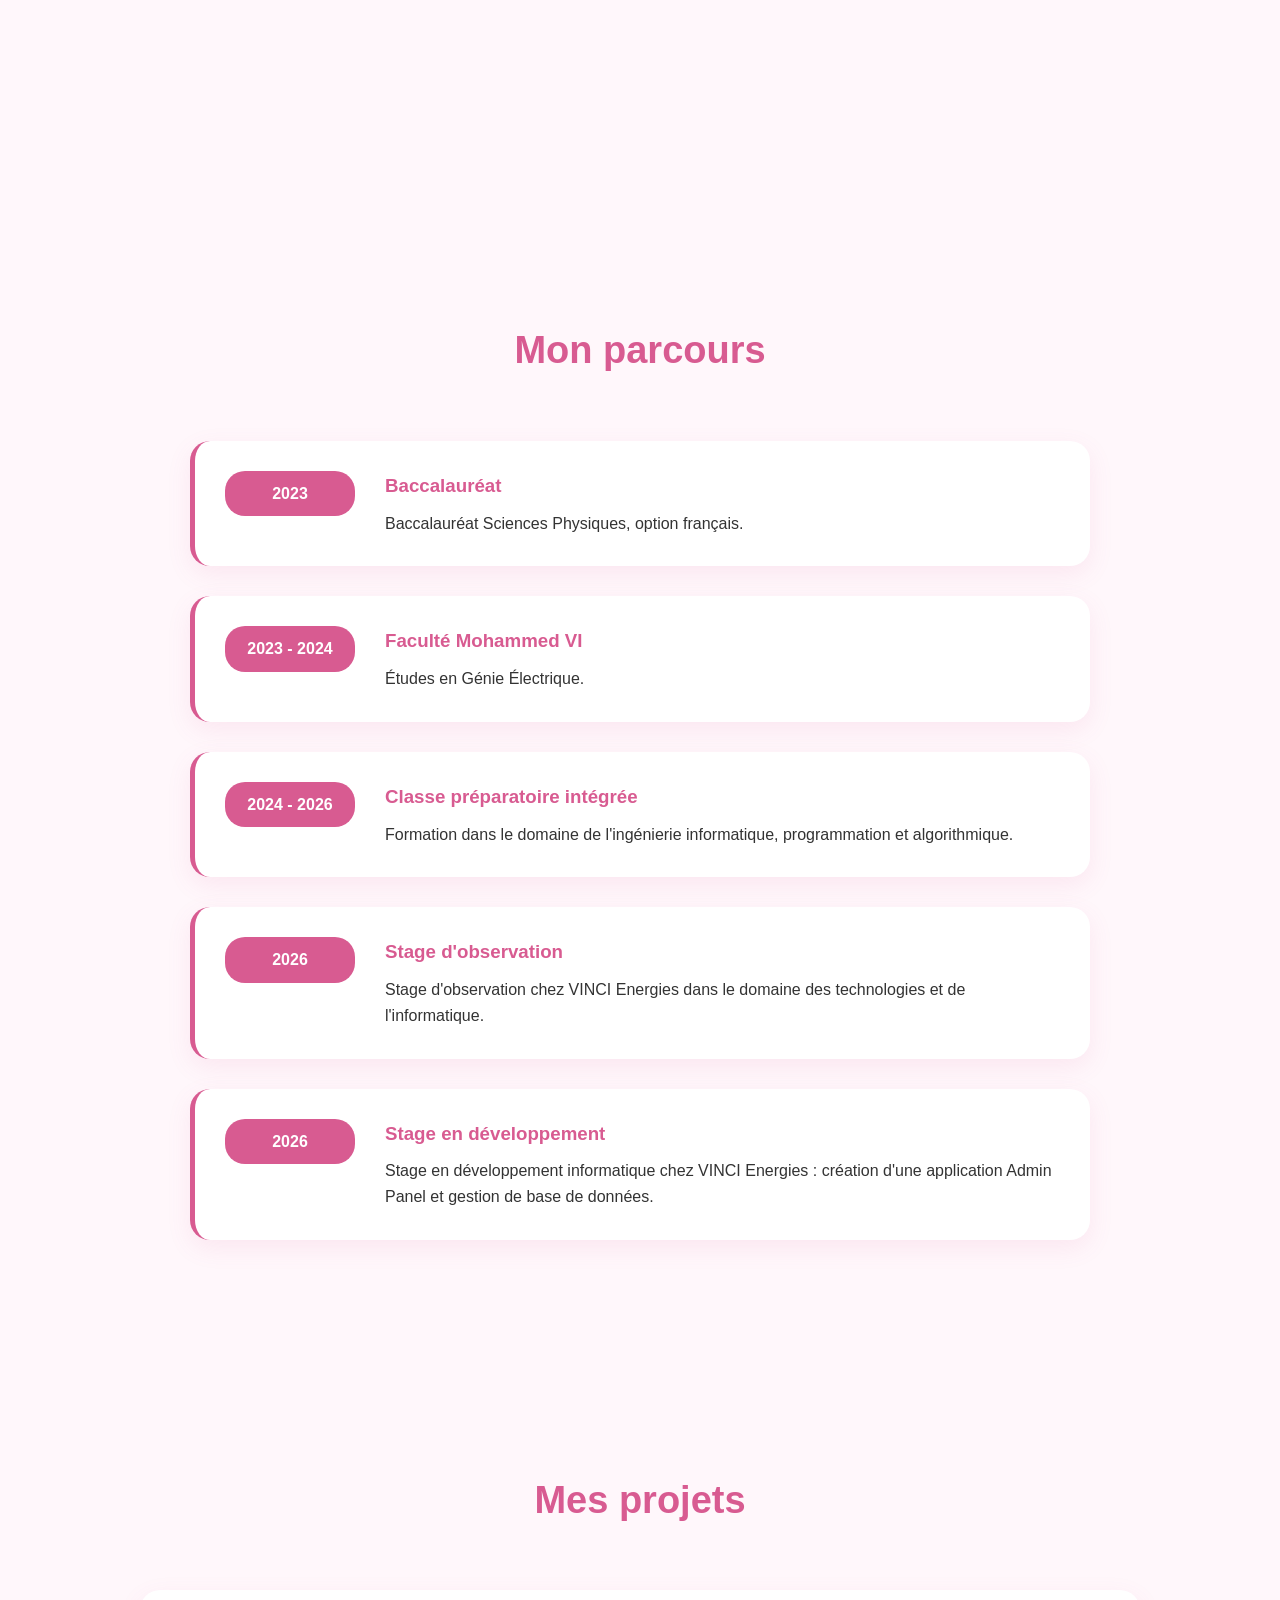
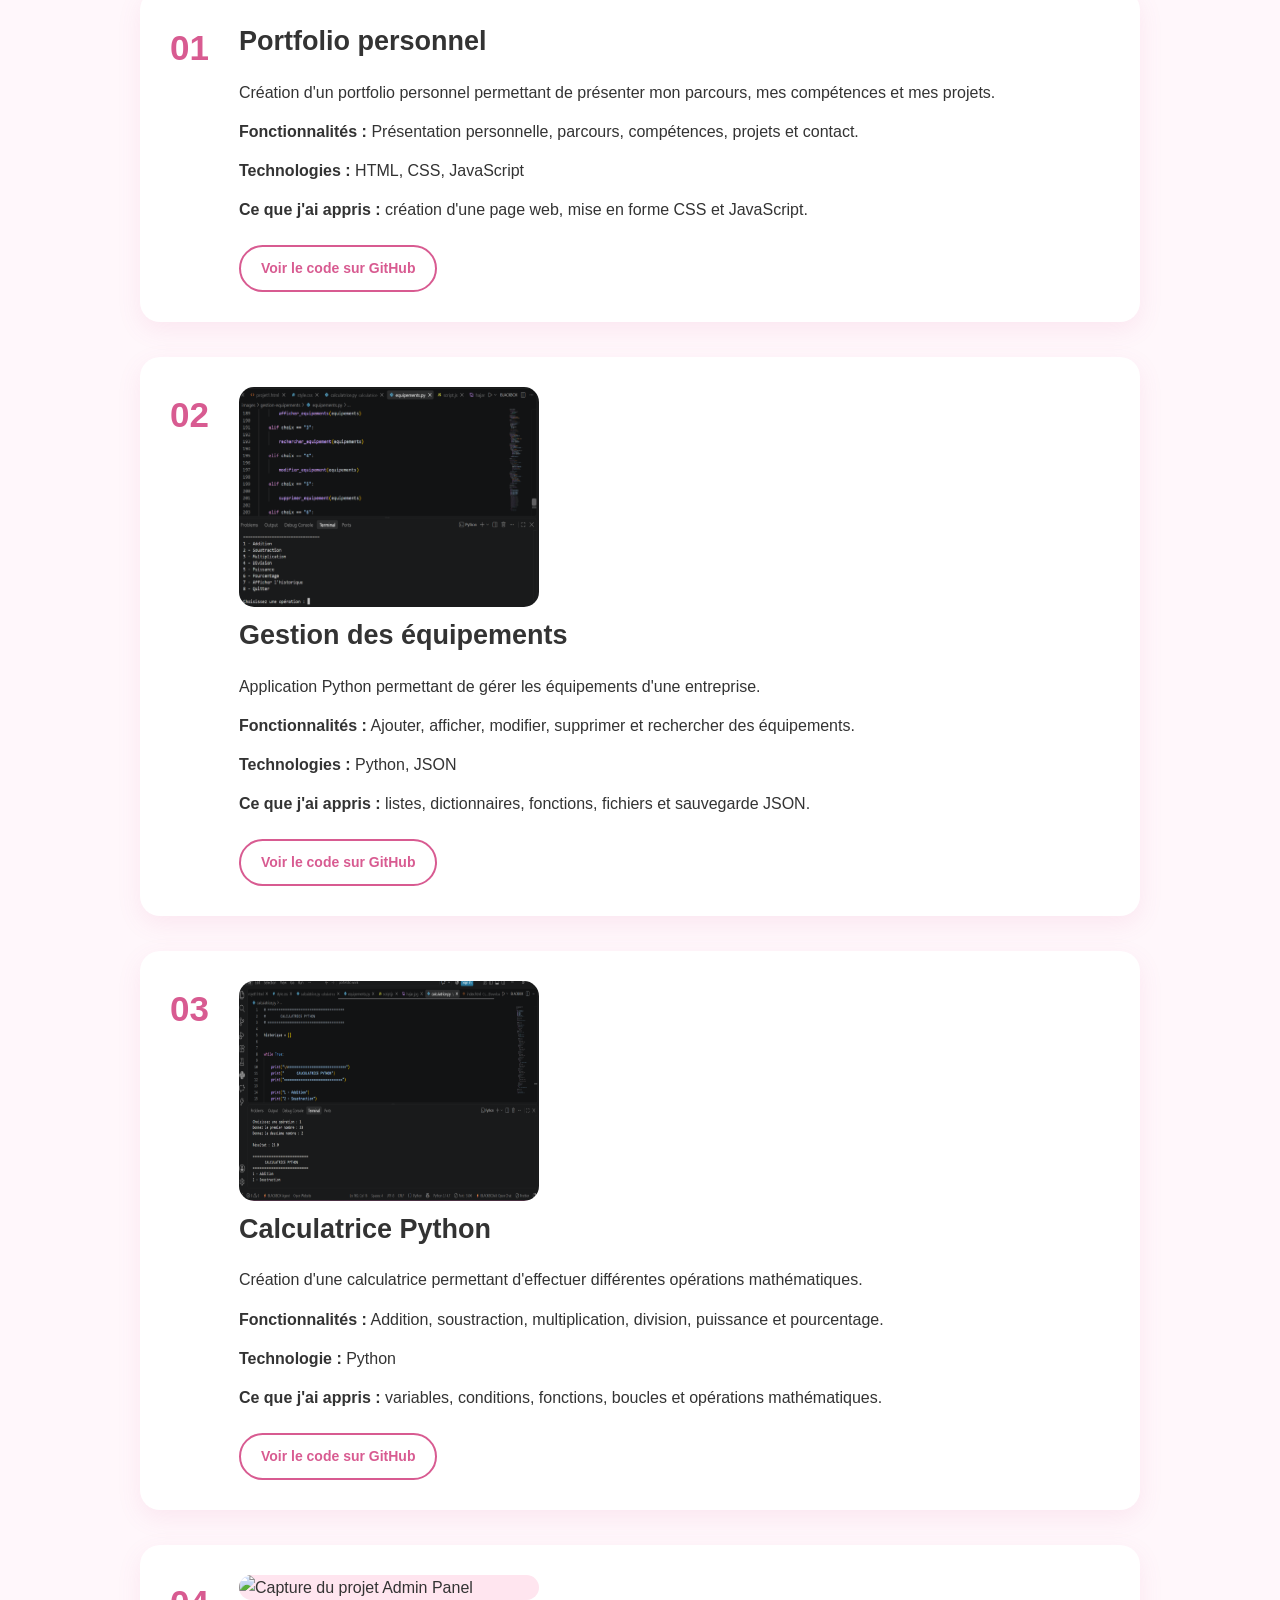
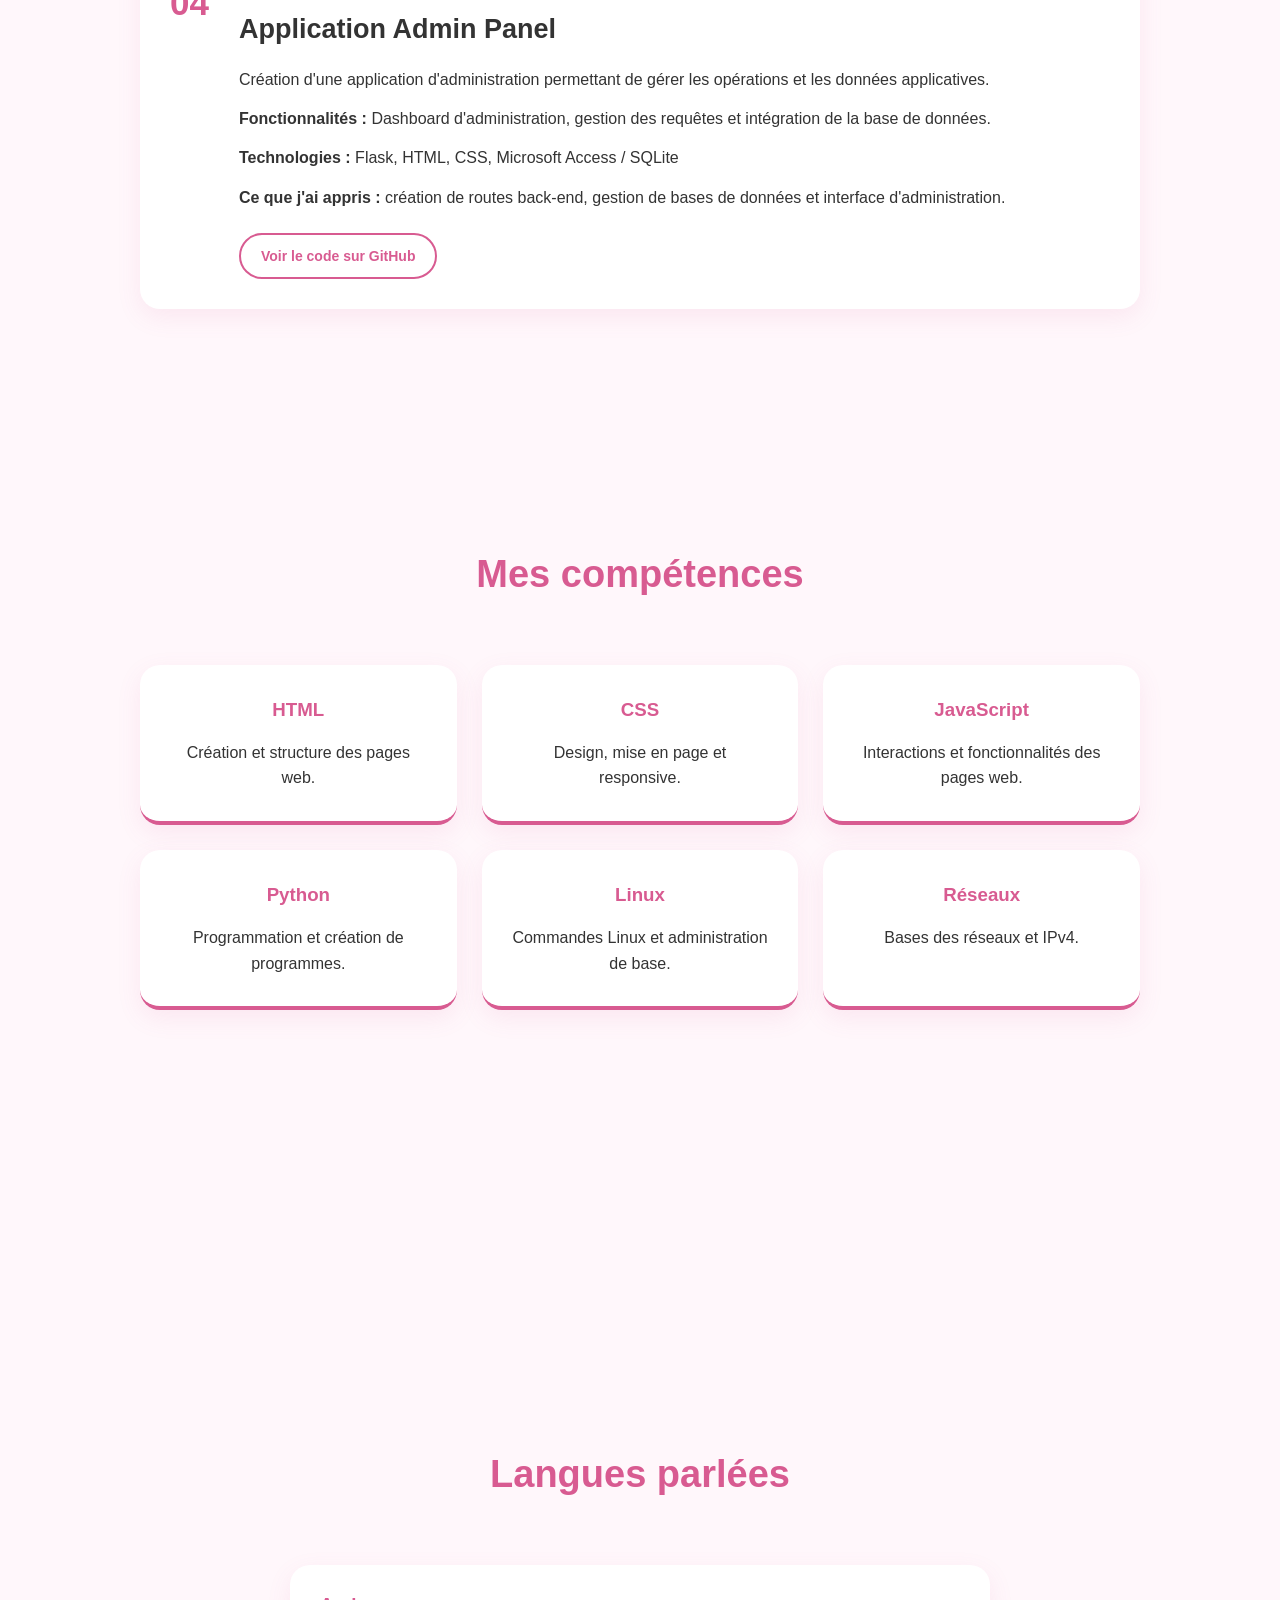
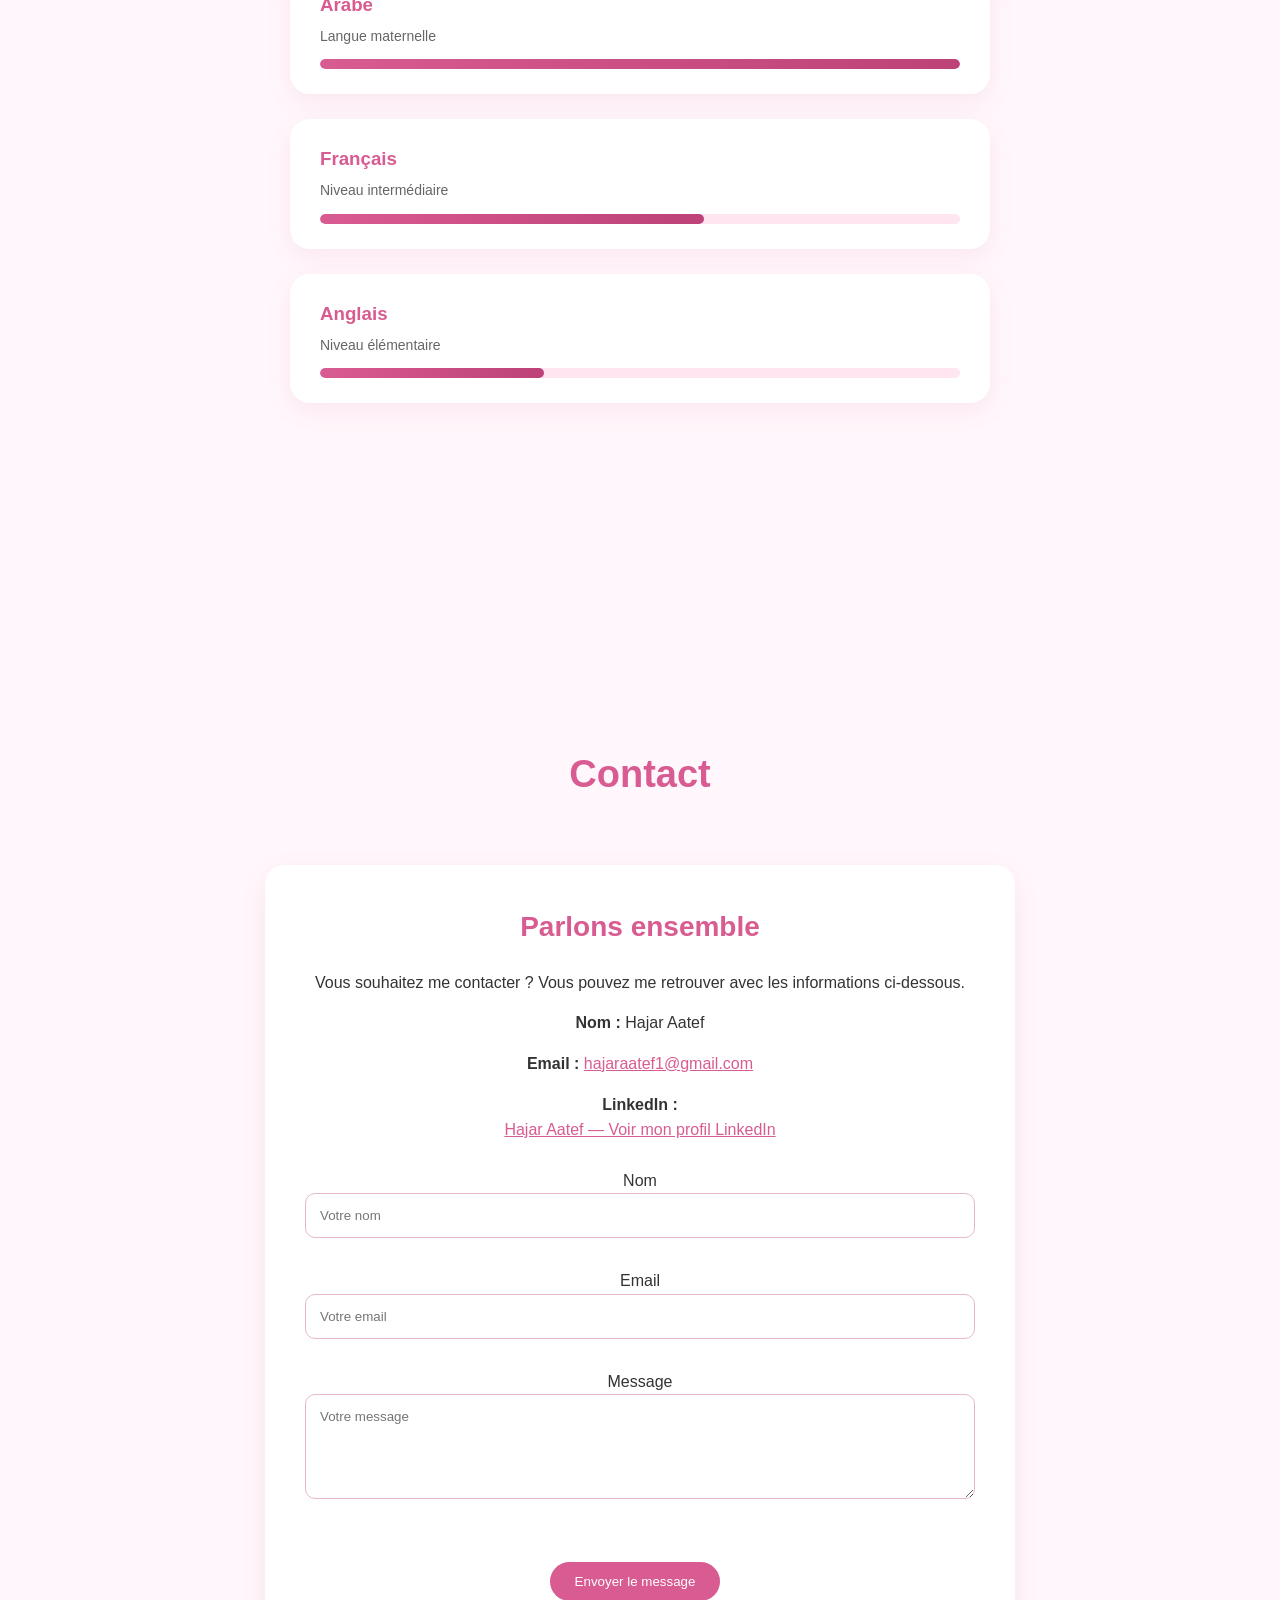
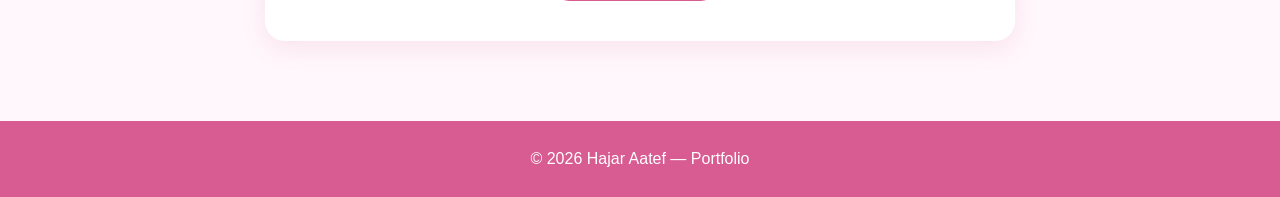
==== commit 1f6c9249: "Update index.html" ====
--- a/index.html
+++ b/index.html
@@ -52,7 +52,7 @@
 
         <!-- PHOTO -->
         <img
-            src="hajar.jpg"
+            src="images/hajar.jpg"
             alt="Photo professionnelle de Hajar Aatef"
             class="photo"
         >
@@ -130,10 +130,21 @@
         <div class="parcours-box">
             <span>2026</span>
             <div>
-                <h3>Stage</h3>
+                <h3>Stage d'observation</h3>
                 <p>
-                    Stage d'observation dans le domaine
-                    des technologies et de l'informatique.
+                    Stage d'observation chez VINCI Energies
+                    dans le domaine des technologies et de l'informatique.
+                </p>
+            </div>
+        </div>
+
+        <div class="parcours-box">
+            <span>2026</span>
+            <div>
+                <h3>Stage en développement</h3>
+                <p>
+                    Stage en développement informatique chez VINCI Energies :
+                    création d'une application Admin Panel et gestion de base de données.
                 </p>
             </div>
         </div>
@@ -231,6 +242,37 @@
             </a>
         </div>
     </div>
+
+    <!-- PROJET 4 (ADMIN PANEL) -->
+    <div class="project">
+        <div>
+            <span class="project-number">04</span>
+        </div>
+
+        <div class="project-content">
+            <img
+                src="images/admin-panel.png"
+                alt="Capture du projet Admin Panel"
+                class="project-image"
+            >
+
+            <h3>Application Admin Panel</h3>
+
+            <p>
+                Création d'une application d'administration
+                permettant de gérer les opérations et les
+                données applicatives.
+            </p>
+
+            <p><strong>Fonctionnalités :</strong> Dashboard d'administration, gestion des requêtes et intégration de la base de données.</p>
+            <p><strong>Technologies :</strong> Flask, HTML, CSS, Microsoft Access / SQLite</p>
+            <p><strong>Ce que j'ai appris :</strong> création de routes back-end, gestion de bases de données et interface d'administration.</p>
+
+            <a href="https://github.com/hajaraatef1-commits/portfolio" target="_blank" class="btn-github">
+                Voir le code sur GitHub
+            </a>
+        </div>
+    </div>
 </section>
 
 
@@ -318,7 +360,7 @@
 
         <p><strong>Nom :</strong> Hajar Aatef</p>
         <p><strong>Email :</strong> <a href="mailto:hajaraatef1@gmail.com">hajaraatef1@gmail.com</a></p>
-       
+        
         <p>
             <strong>LinkedIn :</strong><br>
             <a href="https://www.linkedin.com/in/hajar-aatef-232695384/" target="_blank">
